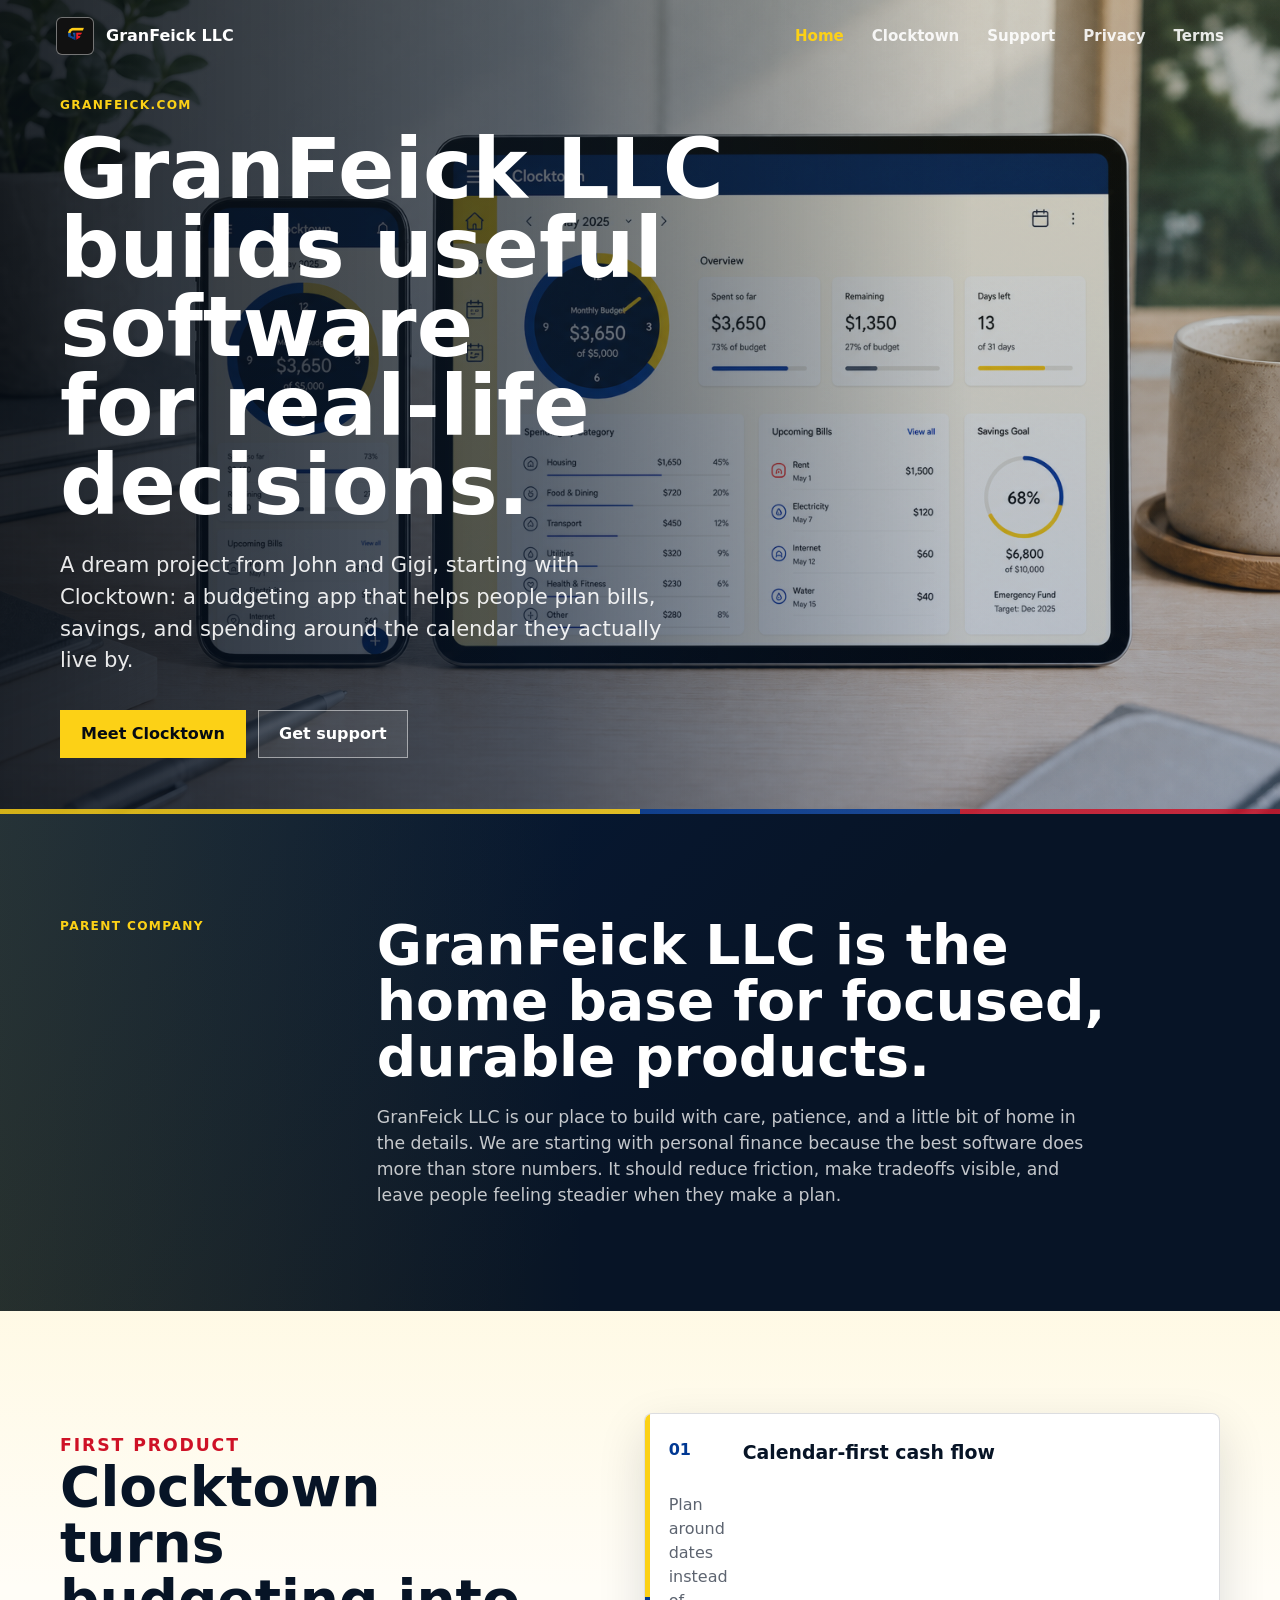
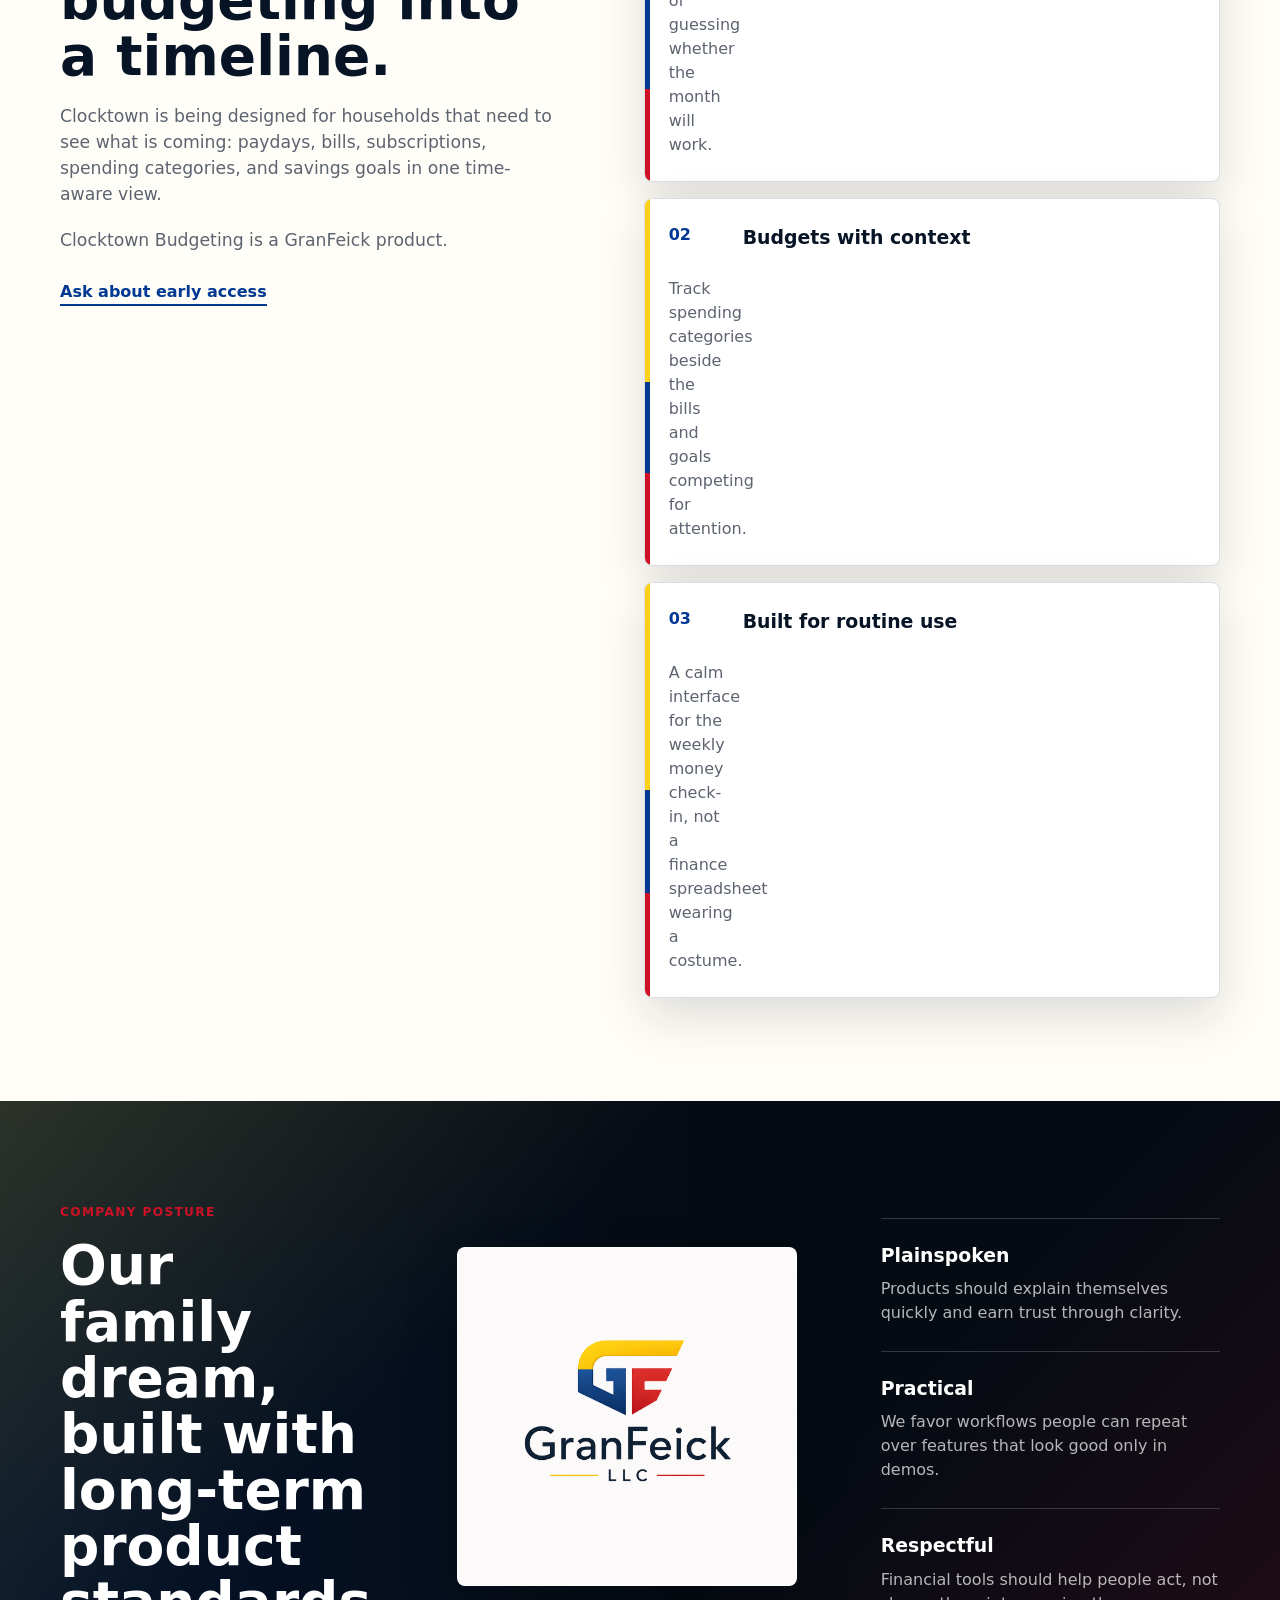
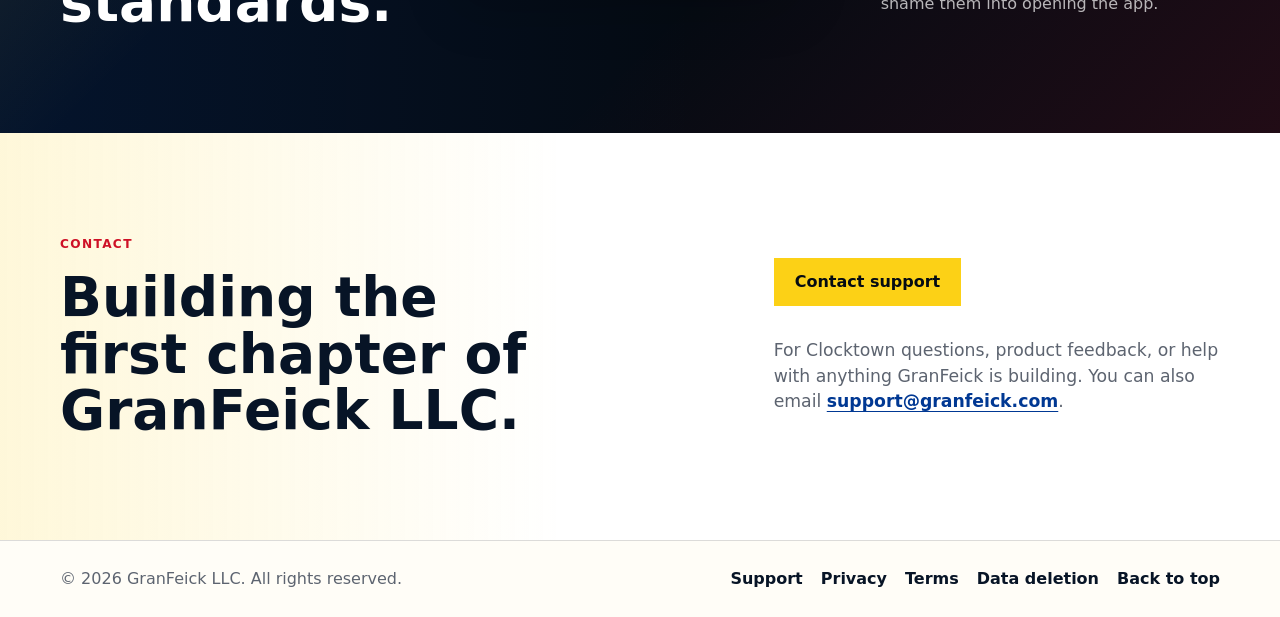
==== granfeick-launch 2/index.html @ 350dc15a "Publish Clocktown legal and support pages" ====
<!doctype html>
<html lang="en">
  <head>
    <meta charset="utf-8">
    <meta name="viewport" content="width=device-width, initial-scale=1">
    <title>GranFeick LLC | Clocktown Budgeting App</title>
    <meta
      name="description"
      content="GranFeick LLC builds practical software for everyday financial clarity. Our first product is Clocktown, a budgeting app for planning money around time."
    >
    <link rel="canonical" href="https://www.granfeick.com/">
    <meta property="og:title" content="GranFeick LLC">
    <meta
      property="og:description"
      content="Home of Clocktown, a budgeting app that helps households plan cash flow, bills, savings, and spending around time."
    >
    <meta property="og:type" content="website">
    <meta property="og:url" content="https://www.granfeick.com/">
    <meta property="og:image" content="https://www.granfeick.com/assets/granfeick-logo.png">
    <meta name="theme-color" content="#071426">
    <link rel="icon" type="image/png" sizes="64x64" href="assets/favicon-gf-mark.png">
    <link rel="shortcut icon" type="image/png" href="assets/favicon-gf-mark.png">
    <link rel="apple-touch-icon" href="assets/granfeick-mark.png">
    <link rel="preload" as="image" href="assets/clocktown-hero-colombia-clock.png">
    <link rel="stylesheet" href="styles.css">
  </head>
  <body>
    <header class="site-header" data-header>
      <a class="brand" href="#top" aria-label="GranFeick LLC home">
        <img class="brand-mark" src="assets/granfeick-mark.png" alt="" aria-hidden="true">
        <span>GranFeick LLC</span>
      </a>

      <button class="nav-toggle" type="button" aria-label="Toggle navigation" aria-expanded="false" data-nav-toggle>
        <span></span>
        <span></span>
      </button>

      <nav class="nav" data-nav>
        <a href="index.html" aria-current="page">Home</a>
        <a href="#clocktown">Clocktown</a>
        <a href="clocktown-support/">Support</a>
        <a href="clocktown-privacy/">Privacy</a>
        <a href="clocktown-terms/">Terms</a>
      </nav>
    </header>

    <main id="top">
      <section class="hero" aria-labelledby="hero-title">
        <img class="hero-image" src="assets/clocktown-hero-colombia-clock.png" alt="Clocktown budgeting app displayed on a phone and tablet">
        <div class="hero-shade" aria-hidden="true"></div>
        <div class="hero-content">
          <p class="eyebrow">granfeick.com</p>
          <h1 id="hero-title">
            GranFeick LLC<span class="desktop-space"> </span><span class="mobile-break"><br></span>builds useful<span class="desktop-space"> </span><span class="mobile-break"><br></span>software for<span class="desktop-space"> </span><span class="mobile-break"><br></span>real-life decisions.
          </h1>
          <p class="hero-copy">
            A dream project from John and Gigi, starting with<span class="desktop-space"> </span><span class="mobile-break"><br></span>Clocktown: a budgeting app
            that helps people<span class="desktop-space"> </span><span class="mobile-break"><br></span>plan bills, savings, and spending<span class="desktop-space"> </span><span class="mobile-break"><br></span>around the calendar they
            actually live by.
          </p>
          <div class="hero-actions">
            <a class="button button-primary" href="#clocktown">Meet Clocktown</a>
            <a class="button button-secondary" href="clocktown-support/">Get support</a>
          </div>
        </div>
      </section>

      <section class="intro-band" aria-label="Company introduction">
        <div class="section-inner intro-grid">
          <p class="section-kicker">Parent company</p>
          <div>
            <h2>GranFeick LLC is the home base for focused, durable products.</h2>
            <p>
              GranFeick LLC is our place to build with care, patience, and a little bit of
              home in the details. We are starting with personal finance because the best
              software does more than store numbers. It should reduce friction, make
              tradeoffs visible, and leave people feeling steadier when they make a plan.
            </p>
          </div>
        </div>
      </section>

      <section class="product-section" id="clocktown" aria-labelledby="clocktown-title">
        <div class="section-inner product-layout">
          <div class="product-copy">
            <p class="section-kicker">First product</p>
            <h2 id="clocktown-title">Clocktown turns budgeting into a timeline.</h2>
            <p>
              Clocktown is being designed for households that need to see what is coming:
              paydays, bills, subscriptions, spending categories, and savings goals in one
              time-aware view.
            </p>
            <p>Clocktown Budgeting is a GranFeick product.</p>
            <a class="text-link" href="mailto:hello@granfeick.com?subject=Clocktown%20early%20access">Ask about early access</a>
          </div>

          <div class="feature-list" aria-label="Clocktown feature highlights">
            <article class="feature-card">
              <span class="feature-index">01</span>
              <h3>Calendar-first cash flow</h3>
              <p>Plan around dates instead of guessing whether the month will work.</p>
            </article>
            <article class="feature-card">
              <span class="feature-index">02</span>
              <h3>Budgets with context</h3>
              <p>Track spending categories beside the bills and goals competing for attention.</p>
            </article>
            <article class="feature-card">
              <span class="feature-index">03</span>
              <h3>Built for routine use</h3>
              <p>A calm interface for the weekly money check-in, not a finance spreadsheet wearing a costume.</p>
            </article>
          </div>
        </div>
      </section>

      <section class="company-section" id="company" aria-labelledby="company-title">
        <div class="section-inner company-grid">
          <div>
            <p class="section-kicker">Company posture</p>
            <h2 id="company-title">Our family dream, built with long-term product standards.</h2>
          </div>
          <div class="brand-panel">
            <img src="assets/granfeick-logo.png" alt="GranFeick LLC logo">
          </div>
          <div class="principles">
            <article>
              <h3>Plainspoken</h3>
              <p>Products should explain themselves quickly and earn trust through clarity.</p>
            </article>
            <article>
              <h3>Practical</h3>
              <p>We favor workflows people can repeat over features that look good only in demos.</p>
            </article>
            <article>
              <h3>Respectful</h3>
              <p>Financial tools should help people act, not shame them into opening the app.</p>
            </article>
          </div>
        </div>
      </section>

      <section class="contact-section" id="contact" aria-labelledby="contact-title">
        <div class="section-inner contact-layout">
          <div>
            <p class="section-kicker">Contact</p>
            <h2 id="contact-title">Building the first chapter of GranFeick LLC.</h2>
          </div>
          <div class="contact-actions">
            <a class="button button-primary" href="clocktown-support/">Contact support</a>
            <p>
              For Clocktown questions, product feedback, or help with anything GranFeick is
              building. You can also email
              <a href="mailto:support@granfeick.com">support@granfeick.com</a>.
            </p>
          </div>
        </div>
      </section>
    </main>

    <footer class="site-footer">
      <div class="section-inner footer-inner">
        <p>&copy; <span data-year></span> GranFeick LLC. All rights reserved.</p>
        <nav class="footer-links" aria-label="Footer">
          <a href="clocktown-support/">Support</a>
          <a href="clocktown-privacy/">Privacy</a>
          <a href="clocktown-terms/">Terms</a>
          <a href="clocktown-data-deletion/">Data deletion</a>
          <a href="#top">Back to top</a>
        </nav>
      </div>
    </footer>

    <script src="script.js"></script>
  </body>
</html>
---- granfeick-launch 2/styles.css ----
:root {
  --ink: #071426;
  --muted: #5d6470;
  --paper: #fffdf7;
  --surface: #ffffff;
  --teal: #003893;
  --teal-deep: #071426;
  --teal-ink: #050b13;
  --teal-soft: #dce7f8;
  --colombia-gold: #fcd116;
  --colombia-blue: #003893;
  --colombia-red: #ce1126;
  --gold: var(--colombia-gold);
  --coral: var(--colombia-red);
  --line: rgba(7, 20, 38, 0.14);
  --shadow: 0 18px 48px rgba(7, 20, 38, 0.14);
  --max: 1160px;
}

* {
  box-sizing: border-box;
}

html {
  scroll-behavior: smooth;
}

body {
  margin: 0;
  color: var(--ink);
  background:
    linear-gradient(180deg, rgba(252, 209, 22, 0.12), transparent 360px),
    var(--paper);
  font-family:
    Inter, ui-sans-serif, system-ui, -apple-system, BlinkMacSystemFont, "Segoe UI",
    sans-serif;
  line-height: 1.5;
}

img {
  display: block;
  max-width: 100%;
}

a {
  color: inherit;
  text-decoration: none;
}

.site-header {
  position: fixed;
  top: 0;
  left: 0;
  right: 0;
  z-index: 20;
  display: flex;
  align-items: center;
  justify-content: space-between;
  height: 72px;
  padding: 0 clamp(20px, 5vw, 56px);
  color: #ffffff;
  transition:
    background 180ms ease,
    box-shadow 180ms ease,
    color 180ms ease;
}

.site-header.is-scrolled,
.site-header.is-open {
  color: var(--ink);
  background: rgba(255, 253, 247, 0.94);
  box-shadow: 0 1px 0 var(--line);
  backdrop-filter: blur(16px);
}

.brand,
.nav {
  display: flex;
  align-items: center;
}

.brand {
  gap: 12px;
  min-width: 0;
  font-weight: 760;
  letter-spacing: 0;
}

.brand-mark {
  width: 38px;
  height: 38px;
  border: 1px solid rgba(255, 255, 255, 0.42);
  border-radius: 6px;
  background: #111111;
  object-fit: cover;
  object-position: center;
}

.site-header.is-scrolled .brand-mark,
.site-header.is-open .brand-mark {
  border-color: rgba(7, 63, 60, 0.22);
}

.nav {
  gap: 28px;
  font-size: 0.94rem;
  font-weight: 680;
}

.nav a {
  opacity: 0.88;
}

.nav a:hover {
  opacity: 1;
}

.nav a[aria-current="page"] {
  color: var(--colombia-gold);
  opacity: 1;
}

.nav-toggle {
  display: none;
  width: 44px;
  flex: 0 0 44px;
  height: 44px;
  border: 1px solid currentColor;
  background: transparent;
  color: inherit;
  cursor: pointer;
}

.nav-toggle span {
  display: block;
  width: 18px;
  height: 2px;
  margin: 5px auto;
  background: currentColor;
}

.hero {
  position: relative;
  min-height: 82svh;
  overflow: hidden;
  isolation: isolate;
  background: var(--teal-ink);
}

.hero-image {
  position: absolute;
  inset: 0;
  z-index: -2;
  width: 100%;
  height: 100%;
  object-fit: cover;
  object-position: 56% center;
}

.hero-shade {
  position: absolute;
  inset: 0;
  z-index: -1;
  background:
    linear-gradient(90deg, rgba(5, 11, 19, 0.88) 0%, rgba(7, 20, 38, 0.64) 42%, rgba(7, 20, 38, 0.18) 76%),
    linear-gradient(0deg, rgba(0, 56, 147, 0.16), rgba(252, 209, 22, 0.08));
}

.hero::after {
  position: absolute;
  right: 0;
  bottom: 0;
  left: 0;
  z-index: 1;
  height: 5px;
  content: "";
  background: linear-gradient(
    90deg,
    var(--colombia-gold) 0 50%,
    var(--colombia-blue) 50% 75%,
    var(--colombia-red) 75% 100%
  );
  opacity: 0.82;
}

.hero-content {
  display: flex;
  flex-direction: column;
  justify-content: center;
  min-height: 82svh;
  width: min(100% - 40px, var(--max));
  margin: 0 auto;
  padding: 96px 0 56px;
  color: #ffffff;
}

.eyebrow,
.section-kicker {
  margin: 0 0 16px;
  color: var(--gold);
  font-size: 0.76rem;
  font-weight: 820;
  letter-spacing: 0.11em;
  text-transform: uppercase;
}

.hero h1 {
  max-width: 760px;
  margin: 0;
  font-size: clamp(3rem, 6.5vw, 6rem);
  line-height: 0.95;
  letter-spacing: 0;
  text-wrap: balance;
}

.mobile-break {
  display: none;
}

.hero-copy {
  max-width: 620px;
  margin: 24px 0 0;
  color: rgba(255, 255, 255, 0.9);
  font-size: clamp(1.05rem, 2vw, 1.32rem);
}

.hero-actions,
.contact-actions {
  display: flex;
  flex-wrap: wrap;
  align-items: center;
  gap: 12px;
}

.hero-actions {
  margin-top: 34px;
}

.button {
  display: inline-flex;
  align-items: center;
  justify-content: center;
  min-height: 48px;
  padding: 0 20px;
  border: 1px solid transparent;
  font-weight: 760;
}

.button-primary {
  background: var(--gold);
  color: var(--teal-ink);
}

.button-primary:hover {
  background: #ffe15f;
}

.button-secondary {
  border-color: rgba(255, 255, 255, 0.5);
  color: #ffffff;
  background: rgba(255, 255, 255, 0.08);
}

.button-secondary:hover {
  background: rgba(255, 255, 255, 0.16);
}

.section-inner {
  width: min(100% - 40px, var(--max));
  margin: 0 auto;
}

.intro-band,
.product-section,
.company-section,
.contact-section {
  padding: clamp(56px, 8vw, 104px) 0;
}

.intro-band {
  background:
    linear-gradient(90deg, rgba(252, 209, 22, 0.13), transparent 46%),
    linear-gradient(135deg, rgba(0, 56, 147, 0.2), transparent 56%),
    var(--teal-deep);
  color: #ffffff;
}

.intro-grid {
  display: grid;
  grid-template-columns: minmax(140px, 240px) minmax(0, 1fr);
  gap: clamp(28px, 6vw, 84px);
  align-items: start;
}

.intro-grid h2,
.product-copy h2,
.company-grid h2,
.contact-layout h2 {
  margin: 0;
  font-size: clamp(2rem, 4.3vw, 4rem);
  line-height: 1.02;
  letter-spacing: 0;
  text-wrap: balance;
}

.intro-grid p:not(.section-kicker),
.product-copy p,
.contact-actions p {
  max-width: 720px;
  margin: 20px 0 0;
  color: rgba(255, 255, 255, 0.76);
  font-size: 1.08rem;
}

.product-section {
  background:
    linear-gradient(180deg, rgba(252, 209, 22, 0.08), transparent 280px),
    var(--paper);
}

.product-layout {
  display: grid;
  grid-template-columns: minmax(0, 0.86fr) minmax(360px, 1fr);
  gap: clamp(34px, 7vw, 88px);
  align-items: start;
}

.product-copy {
  position: sticky;
  top: 112px;
}

.product-copy .section-kicker,
.company-section .section-kicker,
.contact-section .section-kicker {
  color: var(--coral);
}

.product-copy p {
  color: var(--muted);
}

.text-link {
  display: inline-flex;
  margin-top: 26px;
  color: var(--colombia-blue);
  font-weight: 780;
  border-bottom: 2px solid currentColor;
}

.feature-list {
  display: grid;
  gap: 16px;
}

.feature-card {
  position: relative;
  overflow: hidden;
  display: grid;
  grid-template-columns: 56px minmax(0, 1fr);
  gap: 18px;
  padding: 24px;
  border: 1px solid var(--line);
  border-radius: 8px;
  background: var(--surface);
  box-shadow: var(--shadow);
}

.feature-card::before {
  position: absolute;
  top: 0;
  bottom: 0;
  left: 0;
  width: 5px;
  content: "";
  background: linear-gradient(
    180deg,
    var(--colombia-gold) 0 50%,
    var(--colombia-blue) 50% 75%,
    var(--colombia-red) 75% 100%
  );
}

.feature-index {
  color: var(--colombia-blue);
  font-weight: 840;
}

.feature-card h3,
.principles h3 {
  margin: 0;
  font-size: 1.18rem;
  letter-spacing: 0;
}

.feature-card p,
.principles p {
  margin: 8px 0 0;
  color: var(--muted);
}

.company-section {
  color: #ffffff;
  background:
    linear-gradient(135deg, rgba(252, 209, 22, 0.16), transparent 36%),
    linear-gradient(315deg, rgba(206, 17, 38, 0.14), transparent 38%),
    linear-gradient(90deg, rgba(0, 56, 147, 0.2), transparent 54%),
    var(--teal-ink);
}

.company-grid {
  display: grid;
  grid-template-columns: minmax(0, 0.72fr) minmax(320px, 0.78fr) minmax(300px, 0.78fr);
  gap: clamp(36px, 7vw, 84px);
  align-items: center;
}

.brand-panel {
  overflow: hidden;
  border: 1px solid rgba(255, 255, 255, 0.2);
  border-radius: 8px;
  background: #ffffff;
  box-shadow: 0 22px 54px rgba(0, 0, 0, 0.18);
}

.brand-panel img {
  width: 100%;
  aspect-ratio: 1;
  object-fit: cover;
}

.principles {
  display: grid;
  gap: 26px;
}

.principles article {
  padding-top: 22px;
  border-top: 1px solid rgba(255, 255, 255, 0.18);
}

.principles p {
  color: rgba(255, 255, 255, 0.7);
}

.contact-section {
  background:
    linear-gradient(90deg, rgba(252, 209, 22, 0.16), transparent 44%),
    var(--surface);
}

.contact-layout {
  display: grid;
  grid-template-columns: minmax(0, 1fr) minmax(300px, 0.7fr);
  gap: clamp(28px, 6vw, 76px);
  align-items: center;
}

.contact-actions {
  align-content: start;
}

.contact-actions p {
  color: var(--muted);
}

.contact-actions p a {
  color: var(--colombia-blue);
  font-weight: 760;
  text-decoration: underline;
  text-underline-offset: 4px;
}

.site-footer {
  padding: 26px 0;
  border-top: 1px solid var(--line);
  color: var(--muted);
  background: var(--paper);
}

.footer-inner {
  display: flex;
  justify-content: space-between;
  gap: 18px;
}

.footer-inner p {
  margin: 0;
}

.footer-inner a {
  font-weight: 720;
  color: var(--teal-deep);
}

.footer-links {
  display: flex;
  flex-wrap: wrap;
  gap: 18px;
}

.subpage-main {
  min-height: 100svh;
  background: var(--paper);
}

.page-hero {
  padding: clamp(132px, 17vw, 184px) 0 clamp(64px, 9vw, 112px);
  color: #ffffff;
  background:
    linear-gradient(135deg, rgba(252, 209, 22, 0.18), transparent 34%),
    linear-gradient(315deg, rgba(206, 17, 38, 0.16), transparent 36%),
    linear-gradient(90deg, rgba(0, 56, 147, 0.28), transparent 58%),
    var(--teal-ink);
}

.page-hero h1 {
  max-width: 850px;
  margin: 0;
  font-size: clamp(3rem, 6.5vw, 6.4rem);
  line-height: 0.96;
  letter-spacing: 0;
  text-wrap: balance;
}

.page-hero p:not(.eyebrow) {
  max-width: 720px;
  margin: 24px 0 0;
  color: rgba(255, 255, 255, 0.82);
  font-size: clamp(1.05rem, 2vw, 1.25rem);
}

.page-hero a {
  color: var(--colombia-gold);
  font-weight: 780;
}

.legal-section,
.support-section {
  padding: clamp(56px, 8vw, 104px) 0;
}

.legal-docs {
  display: grid;
  gap: 24px;
}

.legal-toc {
  display: flex;
  flex-wrap: wrap;
  align-items: center;
  gap: 12px 20px;
  padding: 18px 22px;
  border: 1px solid var(--line);
  border-radius: 8px;
  background: var(--surface);
}

.legal-toc strong {
  color: var(--ink);
}

.legal-toc a {
  color: var(--colombia-blue);
  font-weight: 740;
}

.doc-card,
.support-form {
  border: 1px solid var(--line);
  border-radius: 8px;
  background: var(--surface);
  box-shadow: var(--shadow);
}

.doc-card {
  padding: clamp(24px, 5vw, 48px);
}

.doc-card h2,
.support-layout h2 {
  margin: 0 0 18px;
  color: var(--ink);
  font-size: clamp(2rem, 4.5vw, 3.4rem);
  line-height: 1.02;
}

.doc-card h3,
.support-layout h3 {
  margin: 36px 0 10px;
  color: var(--ink);
  font-size: 1.28rem;
  line-height: 1.25;
}

.doc-card p,
.support-layout p,
.doc-card li,
.support-layout li {
  max-width: 760px;
  color: var(--muted);
  font-size: 1.04rem;
}

.doc-card ul,
.doc-card ol,
.support-layout ul {
  display: grid;
  gap: 10px;
  max-width: 760px;
  padding-left: 24px;
}

.doc-card a,
.support-layout a {
  color: var(--colombia-blue);
  font-weight: 760;
}

.legal-note {
  max-width: 760px;
  margin: 24px 0;
  padding: 18px 20px;
  border-left: 4px solid var(--colombia-gold);
  background: rgba(252, 209, 22, 0.12);
  color: var(--ink);
}

.legal-link-grid {
  display: grid;
  grid-template-columns: repeat(2, minmax(0, 1fr));
  gap: 18px;
}

.legal-link-card {
  display: grid;
  gap: 8px;
  min-height: 150px;
  padding: 28px;
  border: 1px solid var(--line);
  border-radius: 8px;
  background: var(--surface);
  box-shadow: var(--shadow);
}

.legal-link-card strong {
  color: var(--ink);
  font-size: 1.35rem;
}

.legal-link-card span {
  color: var(--muted);
}

.legal-link-card:hover {
  border-color: var(--colombia-blue);
}

.support-layout {
  display: grid;
  grid-template-columns: minmax(0, 0.78fr) minmax(360px, 1fr);
  gap: clamp(34px, 7vw, 88px);
  align-items: start;
}

.support-form {
  display: grid;
  gap: 18px;
  padding: clamp(22px, 4vw, 34px);
}

.support-form label {
  display: grid;
  gap: 8px;
  color: var(--ink);
  font-size: 0.92rem;
  font-weight: 760;
}

.support-form input,
.support-form select,
.support-form textarea {
  width: 100%;
  border: 1px solid var(--line);
  border-radius: 6px;
  background: #ffffff;
  color: var(--ink);
  font: inherit;
}

.support-form input,
.support-form select {
  min-height: 46px;
  padding: 0 12px;
}

.support-form textarea {
  min-height: 160px;
  resize: vertical;
  padding: 12px;
}

.support-form input:focus,
.support-form select:focus,
.support-form textarea:focus {
  outline: 3px solid rgba(252, 209, 22, 0.45);
  outline-offset: 1px;
  border-color: var(--colombia-blue);
}

.support-form .button {
  width: 100%;
  cursor: pointer;
}

.form-note {
  margin: 0;
  font-size: 0.95rem;
}

@media (max-width: 840px) {
  .site-header {
    height: 66px;
    padding-inline: 20px;
  }

  .nav-toggle {
    display: block;
    position: fixed;
    top: 11px;
    right: 20px;
    z-index: 30;
  }

  .nav {
    position: absolute;
    top: 66px;
    left: 0;
    right: 0;
    display: grid;
    gap: 0;
    padding: 10px 20px 22px;
    background: rgba(251, 251, 247, 0.97);
    color: var(--ink);
    box-shadow: 0 18px 34px rgba(13, 36, 32, 0.12);
    transform: translateY(-12px);
    opacity: 0;
    pointer-events: none;
    transition:
      transform 180ms ease,
      opacity 180ms ease;
  }

  .nav.is-open {
    transform: translateY(0);
    opacity: 1;
    pointer-events: auto;
  }

  .nav a {
    padding: 14px 0;
    border-top: 1px solid var(--line);
  }

  .hero,
  .hero-content {
    min-height: 82svh;
  }

  .hero-image {
    object-position: 63% center;
  }

  .hero-shade {
    background:
      linear-gradient(90deg, rgba(5, 28, 27, 0.82) 0%, rgba(5, 28, 27, 0.54) 62%, rgba(5, 28, 27, 0.2) 100%),
      linear-gradient(0deg, rgba(5, 28, 27, 0.2), rgba(5, 28, 27, 0.04));
  }

  .hero h1 {
    max-width: 620px;
  }

  .intro-grid,
  .product-layout,
  .company-grid,
  .contact-layout,
  .support-layout,
  .legal-link-grid {
    grid-template-columns: 1fr;
  }

  .brand-panel {
    max-width: 420px;
  }

  .product-copy {
    position: static;
  }

  .feature-card {
    grid-template-columns: 44px minmax(0, 1fr);
    padding: 20px;
  }
}

@media (max-width: 560px) {
  .brand {
    font-size: 0.95rem;
  }

  .brand-mark {
    width: 34px;
    height: 34px;
  }

  .hero-content {
    width: min(100% - 32px, var(--max));
    padding-bottom: 38px;
  }

  .hero h1 {
    max-width: 100%;
    font-size: clamp(2.35rem, 9.5vw, 2.85rem);
    line-height: 1;
    text-wrap: auto;
  }

  .mobile-break {
    display: inline;
  }

  .desktop-space {
    display: none;
  }

  .hero-copy {
    max-width: 100%;
    font-size: 1rem;
  }

  .hero-actions,
  .contact-actions {
    align-items: stretch;
    flex-direction: column;
  }

  .button {
    width: 100%;
  }

  .section-inner {
    width: min(100% - 32px, var(--max));
  }

  .footer-inner {
    flex-direction: column;
  }

  .page-hero h1 {
    font-size: clamp(2.5rem, 11vw, 3.3rem);
  }
}
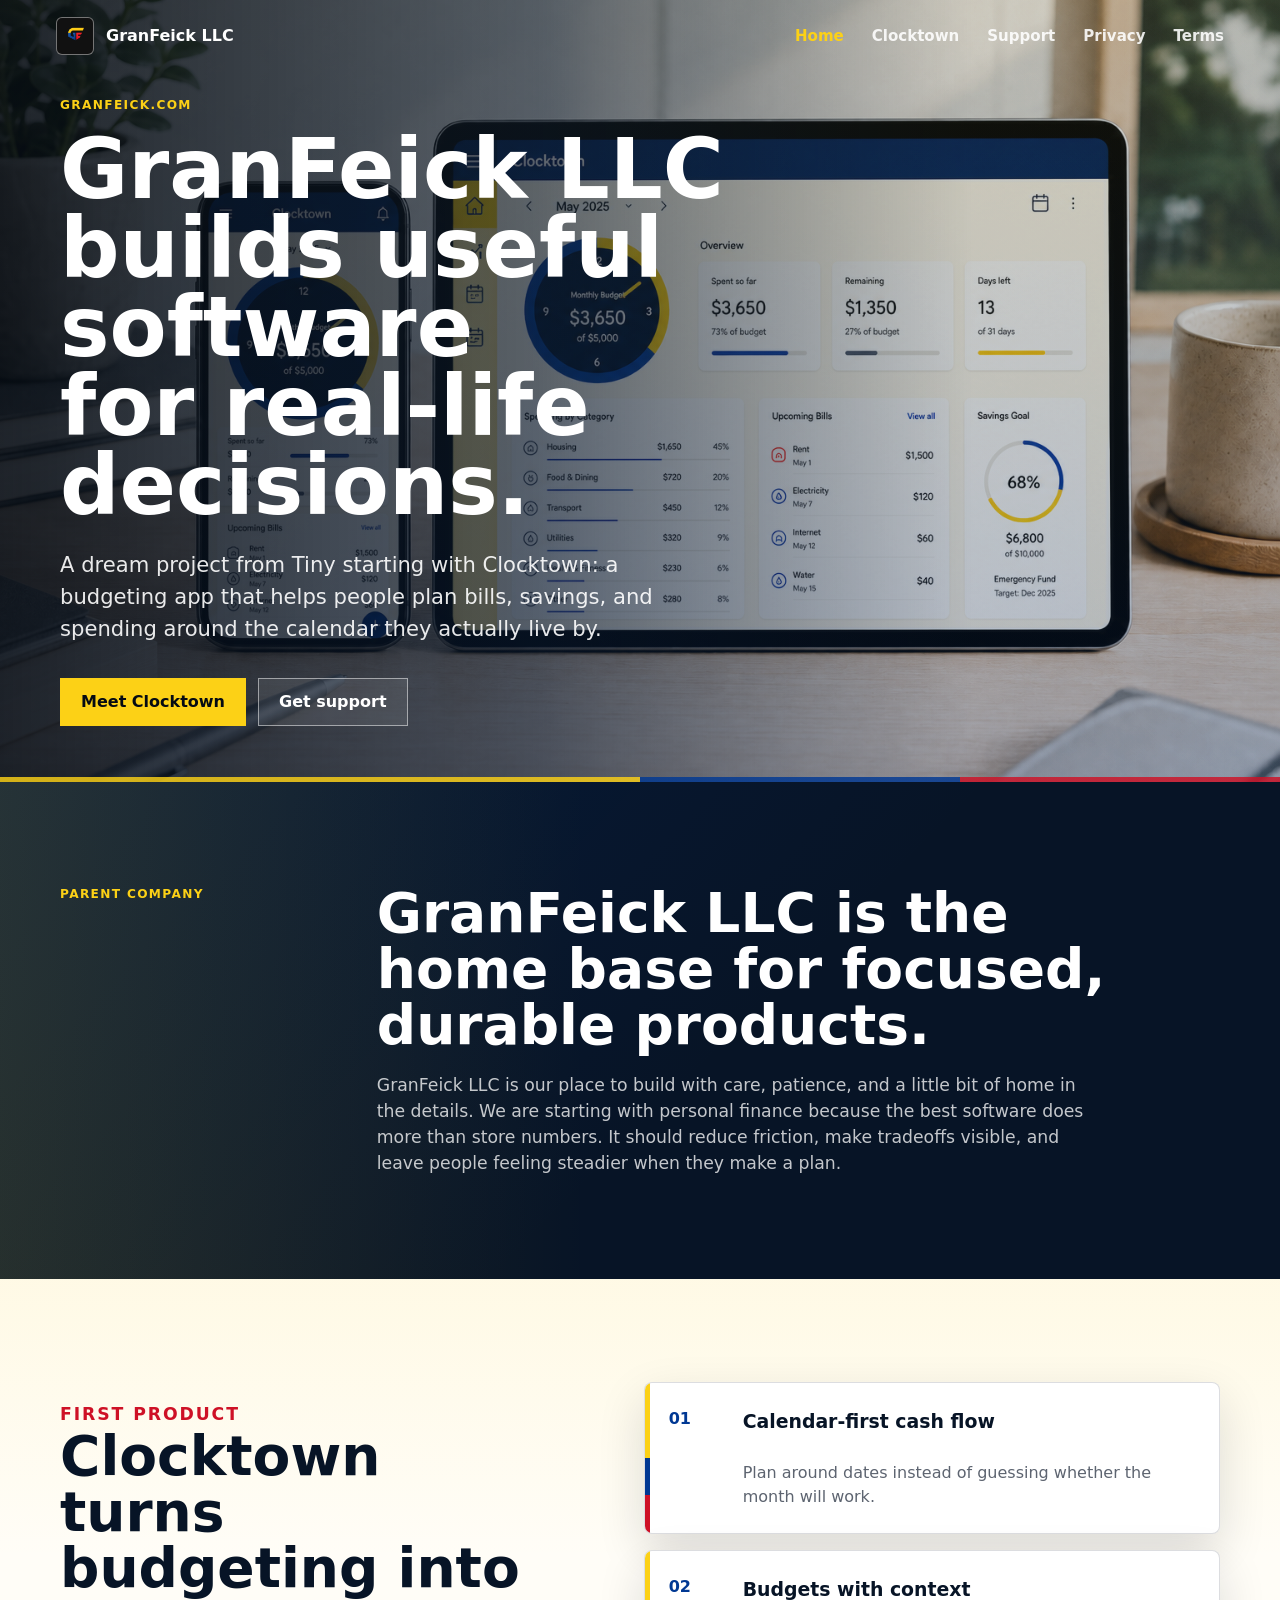
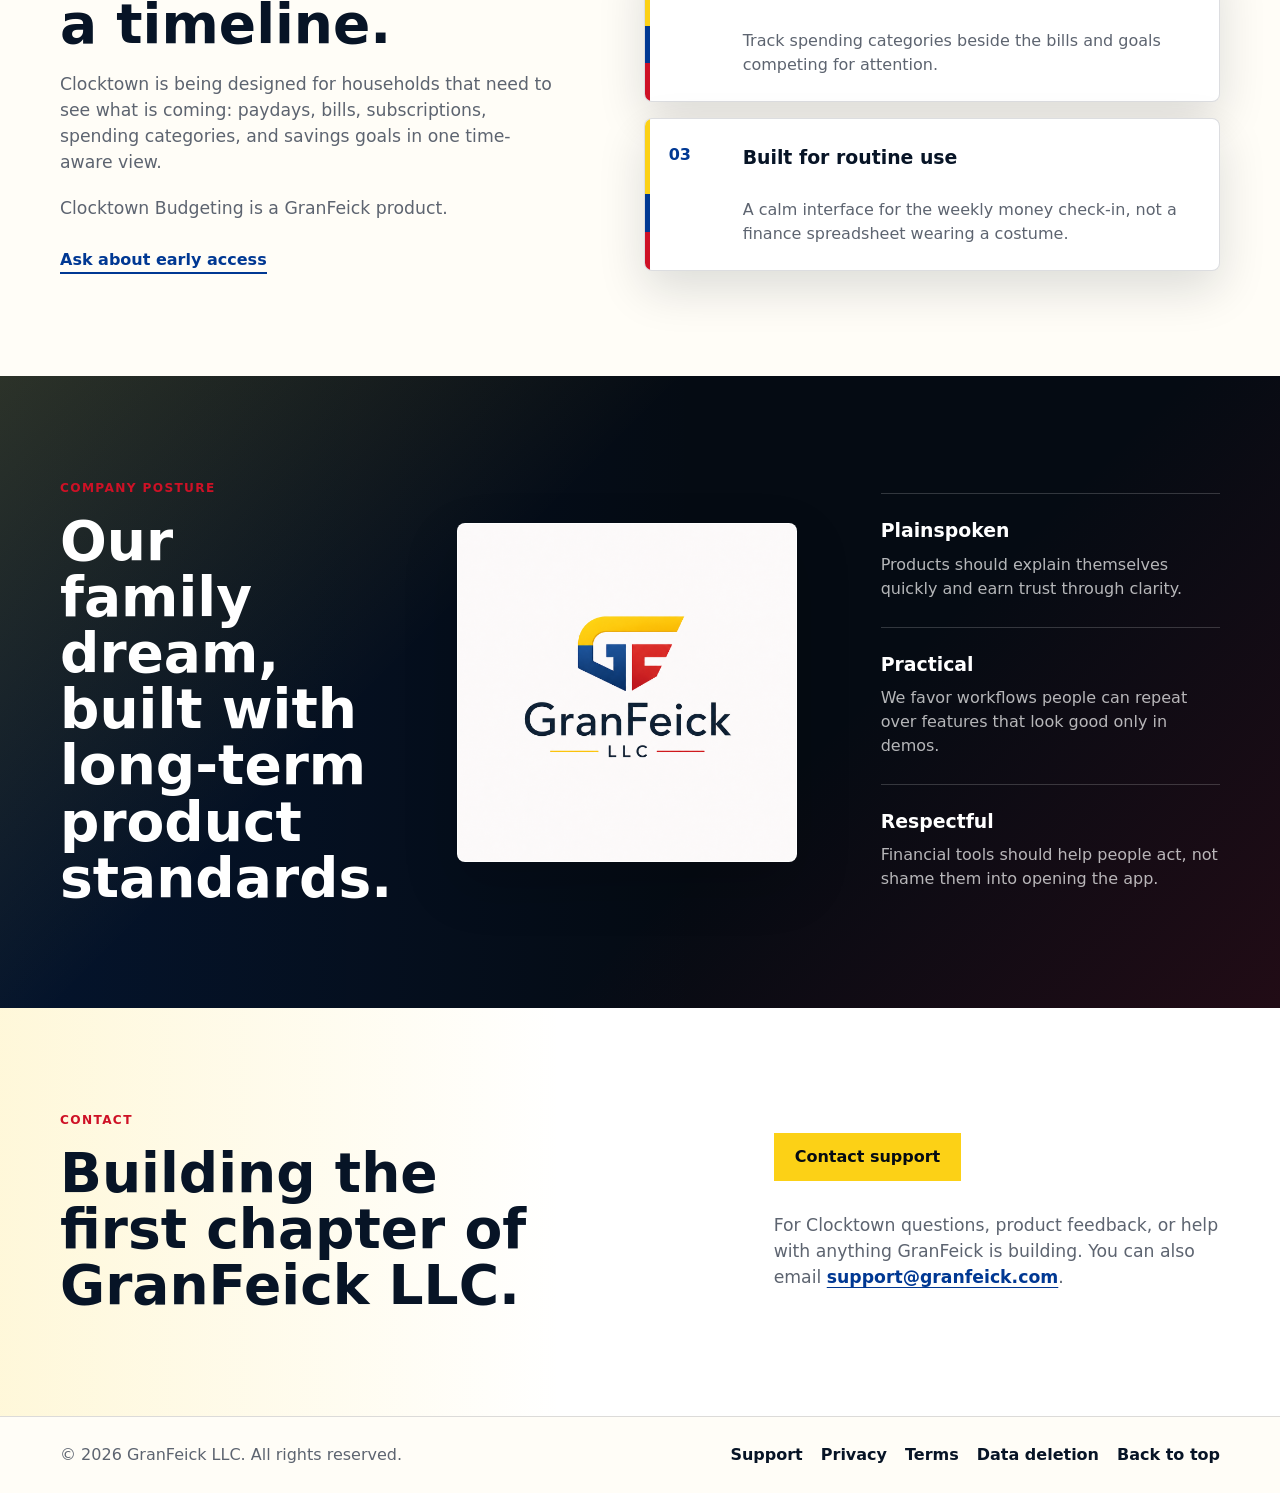
==== commit eded388b: "Update GranFeick homepage bio" ====
--- a/granfeick-launch 2/index.html
+++ b/granfeick-launch 2/index.html
@@ -55,7 +55,7 @@
             GranFeick LLC<span class="desktop-space"> </span><span class="mobile-break"><br></span>builds useful<span class="desktop-space"> </span><span class="mobile-break"><br></span>software for<span class="desktop-space"> </span><span class="mobile-break"><br></span>real-life decisions.
           </h1>
           <p class="hero-copy">
-            A dream project from John and Gigi, starting with<span class="desktop-space"> </span><span class="mobile-break"><br></span>Clocktown: a budgeting app
+            A dream project from Tiny starting with<span class="desktop-space"> </span><span class="mobile-break"><br></span>Clocktown: a budgeting app
             that helps people<span class="desktop-space"> </span><span class="mobile-break"><br></span>plan bills, savings, and spending<span class="desktop-space"> </span><span class="mobile-break"><br></span>around the calendar they
             actually live by.
           </p>
--- a/granfeick-launch 2/styles.css
+++ b/granfeick-launch 2/styles.css
@@ -399,6 +399,10 @@
   color: var(--muted);
 }
 
+.feature-card p {
+  grid-column: 2;
+}
+
 .company-section {
   color: #ffffff;
   background:
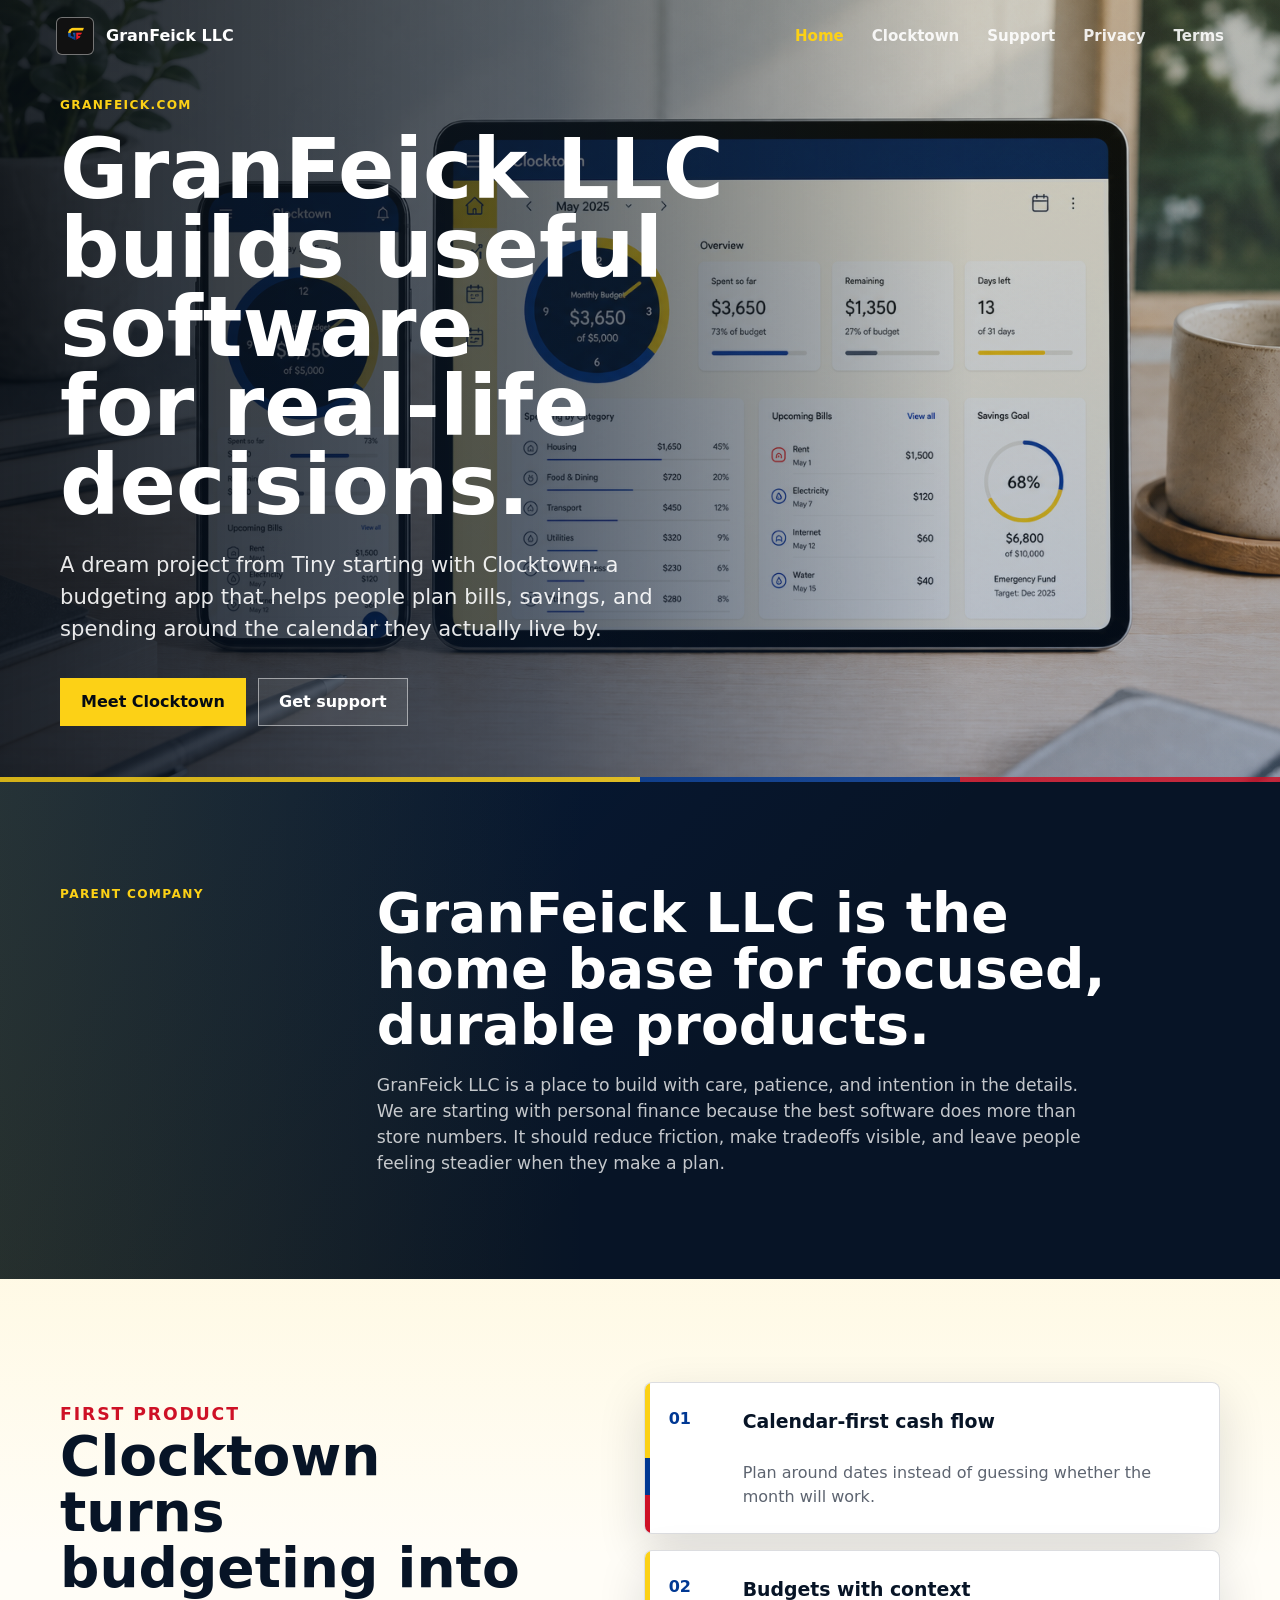
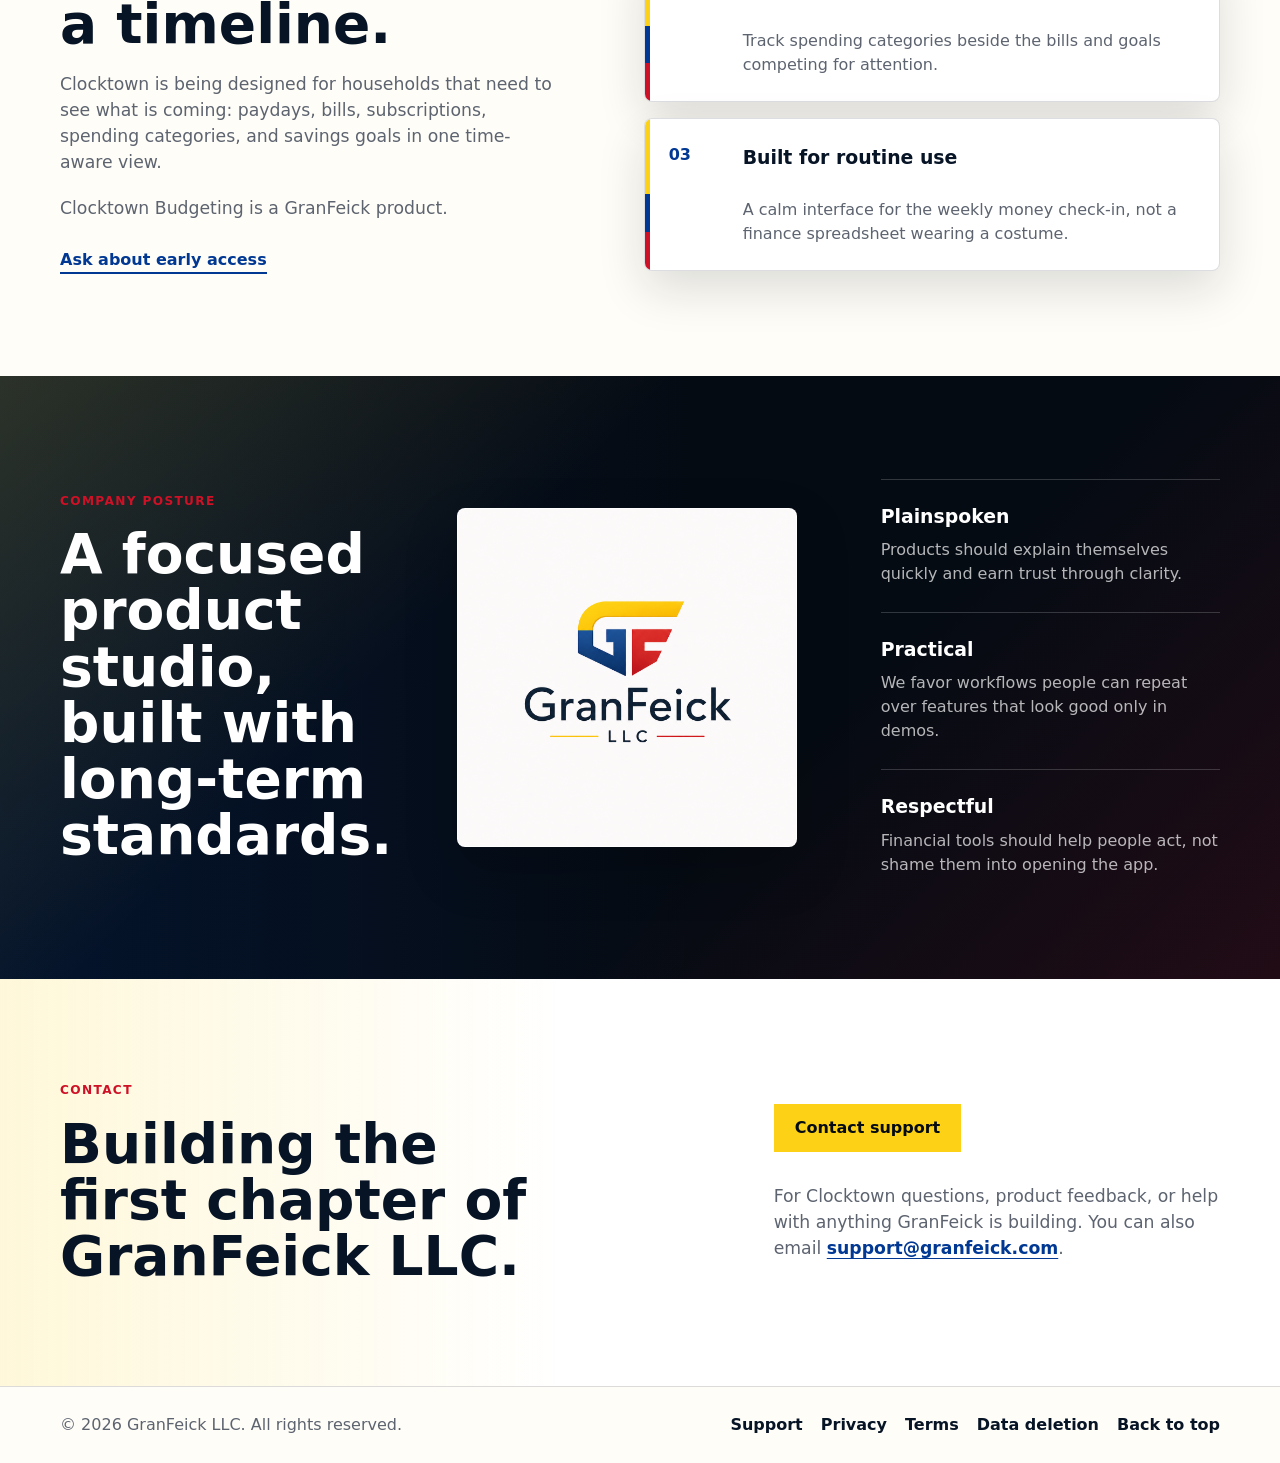
==== commit 414f23d3: "Refocus GranFeick company copy" ====
--- a/granfeick-launch 2/index.html
+++ b/granfeick-launch 2/index.html
@@ -72,8 +72,8 @@
           <div>
             <h2>GranFeick LLC is the home base for focused, durable products.</h2>
             <p>
-              GranFeick LLC is our place to build with care, patience, and a little bit of
-              home in the details. We are starting with personal finance because the best
+              GranFeick LLC is a place to build with care, patience, and intention in the
+              details. We are starting with personal finance because the best
               software does more than store numbers. It should reduce friction, make
               tradeoffs visible, and leave people feeling steadier when they make a plan.
             </p>
@@ -119,7 +119,7 @@
         <div class="section-inner company-grid">
           <div>
             <p class="section-kicker">Company posture</p>
-            <h2 id="company-title">Our family dream, built with long-term product standards.</h2>
+            <h2 id="company-title">A focused product studio, built with long-term standards.</h2>
           </div>
           <div class="brand-panel">
             <img src="assets/granfeick-logo.png" alt="GranFeick LLC logo">
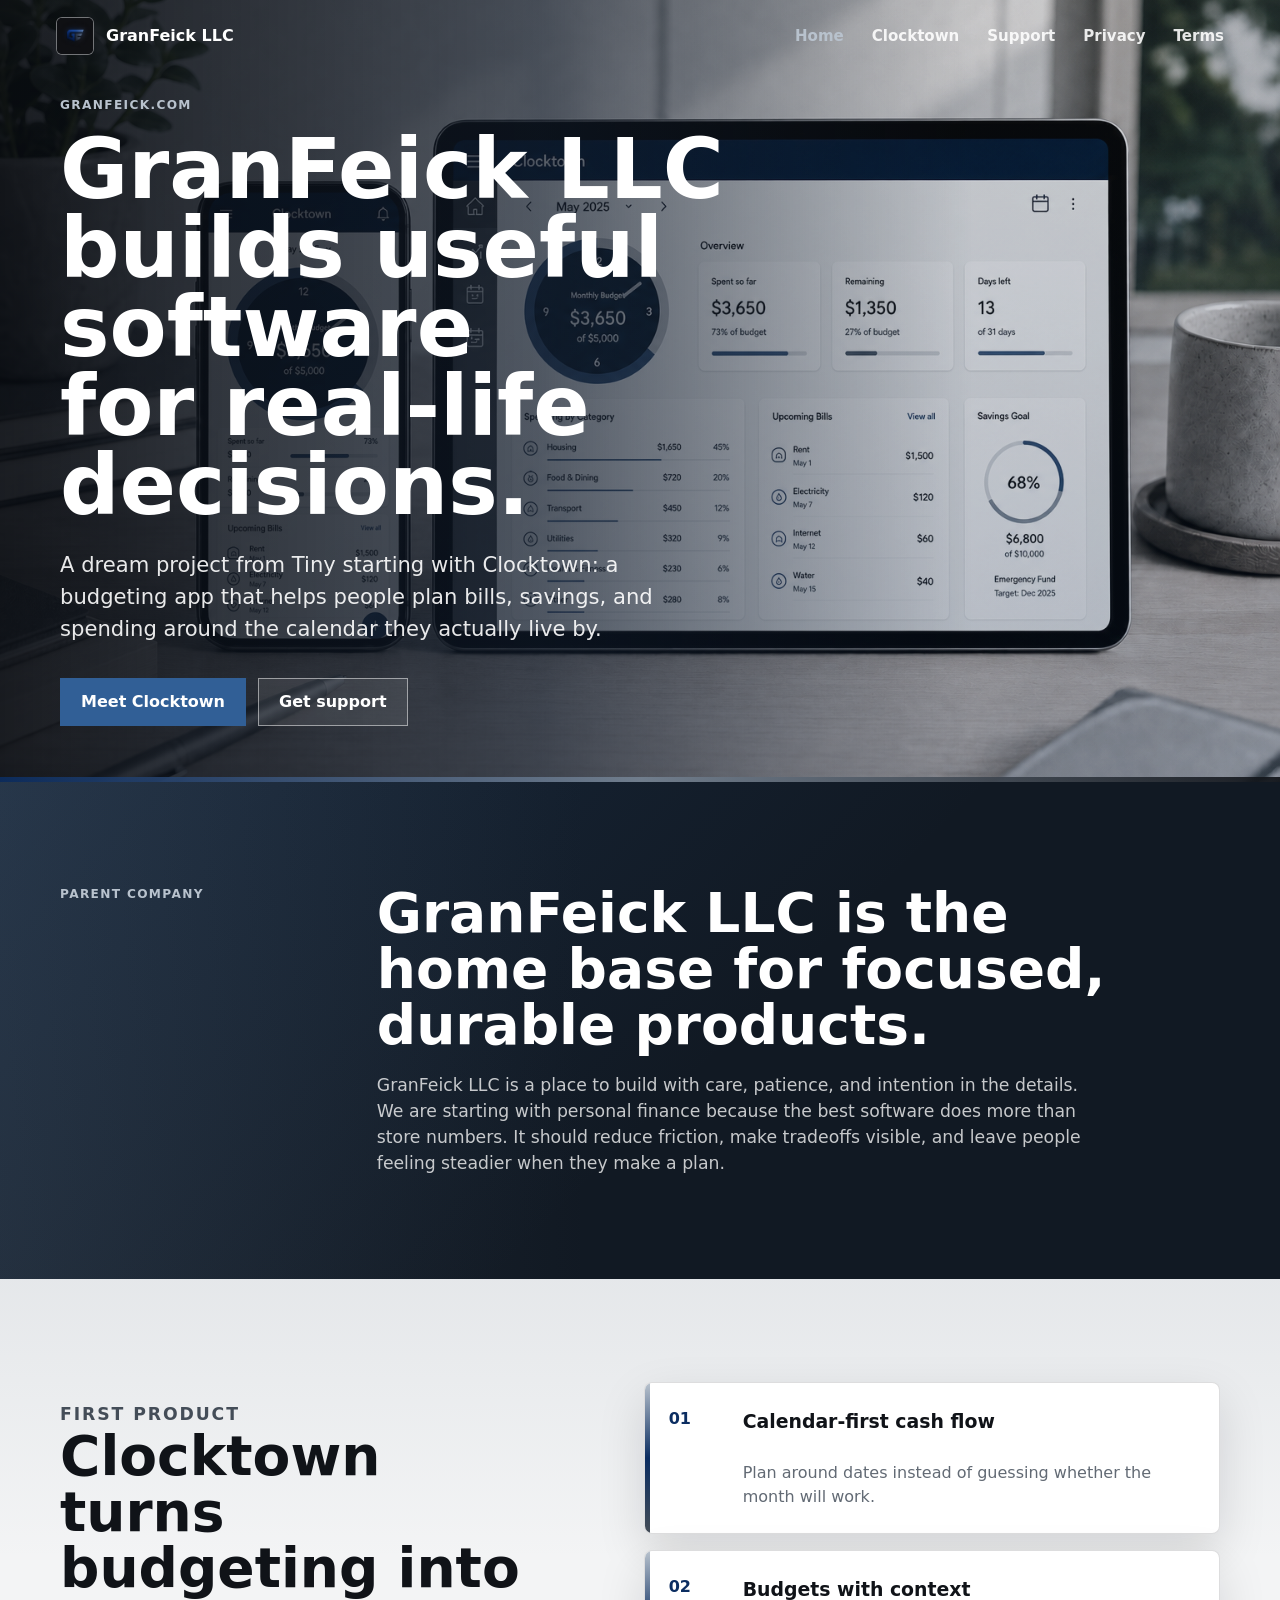
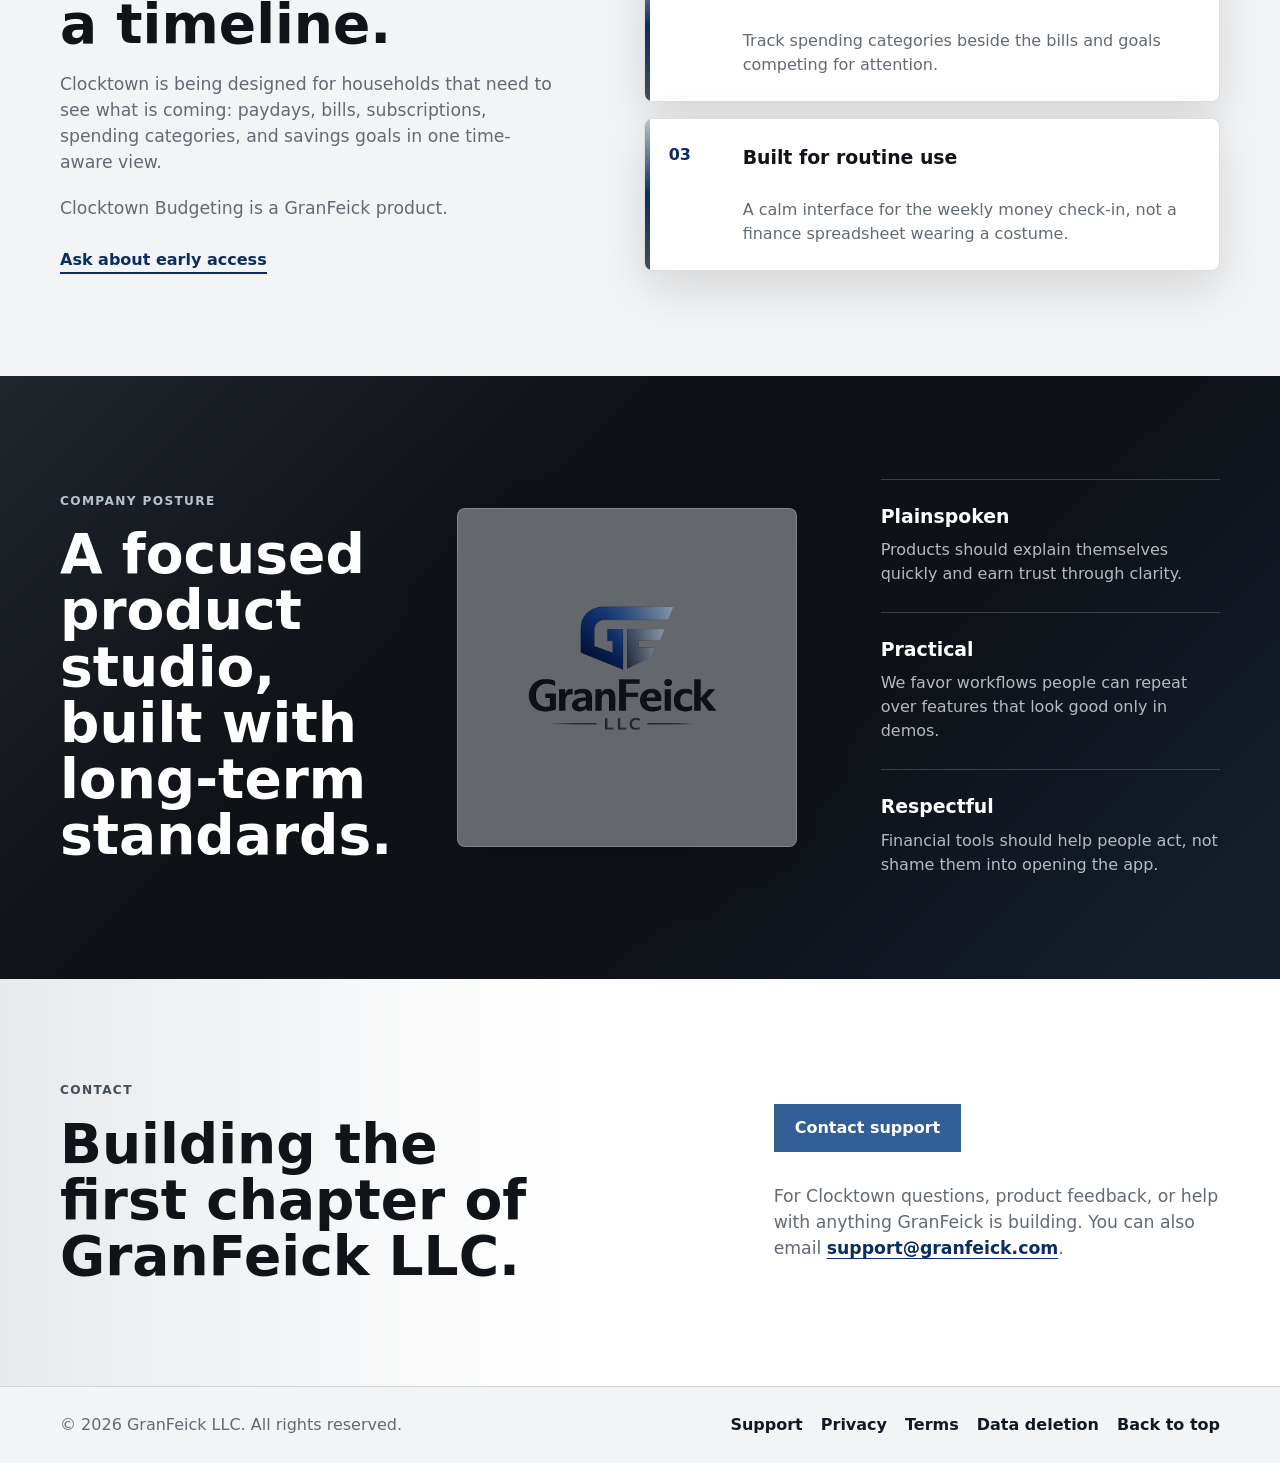
==== commit d28c4662: "Retheme GranFeick with graphite brand palette" ====
--- a/granfeick-launch 2/index.html
+++ b/granfeick-launch 2/index.html
@@ -16,18 +16,18 @@
     >
     <meta property="og:type" content="website">
     <meta property="og:url" content="https://www.granfeick.com/">
-    <meta property="og:image" content="https://www.granfeick.com/assets/granfeick-logo.png">
-    <meta name="theme-color" content="#071426">
-    <link rel="icon" type="image/png" sizes="64x64" href="assets/favicon-gf-mark.png">
-    <link rel="shortcut icon" type="image/png" href="assets/favicon-gf-mark.png">
-    <link rel="apple-touch-icon" href="assets/granfeick-mark.png">
-    <link rel="preload" as="image" href="assets/clocktown-hero-colombia-clock.png">
+    <meta property="og:image" content="https://www.granfeick.com/assets/granfeick-logo-graphite.png">
+    <meta name="theme-color" content="#101318">
+    <link rel="icon" type="image/png" sizes="128x128" href="assets/favicon-gf-graphite.png">
+    <link rel="shortcut icon" type="image/png" href="assets/favicon-gf-graphite.png">
+    <link rel="apple-touch-icon" href="assets/granfeick-mark-graphite.png">
+    <link rel="preload" as="image" href="assets/clocktown-hero-graphite.png">
     <link rel="stylesheet" href="styles.css">
   </head>
   <body>
     <header class="site-header" data-header>
       <a class="brand" href="#top" aria-label="GranFeick LLC home">
-        <img class="brand-mark" src="assets/granfeick-mark.png" alt="" aria-hidden="true">
+        <img class="brand-mark" src="assets/granfeick-mark-graphite.png" alt="" aria-hidden="true">
         <span>GranFeick LLC</span>
       </a>
 
@@ -47,7 +47,7 @@
 
     <main id="top">
       <section class="hero" aria-labelledby="hero-title">
-        <img class="hero-image" src="assets/clocktown-hero-colombia-clock.png" alt="Clocktown budgeting app displayed on a phone and tablet">
+        <img class="hero-image" src="assets/clocktown-hero-graphite.png" alt="Clocktown budgeting app displayed on a phone and tablet">
         <div class="hero-shade" aria-hidden="true"></div>
         <div class="hero-content">
           <p class="eyebrow">granfeick.com</p>
@@ -122,7 +122,7 @@
             <h2 id="company-title">A focused product studio, built with long-term standards.</h2>
           </div>
           <div class="brand-panel">
-            <img src="assets/granfeick-logo.png" alt="GranFeick LLC logo">
+            <img src="assets/granfeick-logo-graphite.png" alt="GranFeick LLC logo">
           </div>
           <div class="principles">
             <article>
--- a/granfeick-launch 2/styles.css
+++ b/granfeick-launch 2/styles.css
@@ -1,19 +1,18 @@
 :root {
-  --ink: #071426;
-  --muted: #5d6470;
-  --paper: #fffdf7;
+  --ink: #101318;
+  --muted: #626a74;
+  --paper: #f3f4f5;
   --surface: #ffffff;
-  --teal: #003893;
-  --teal-deep: #071426;
-  --teal-ink: #050b13;
-  --teal-soft: #dce7f8;
-  --colombia-gold: #fcd116;
-  --colombia-blue: #003893;
-  --colombia-red: #ce1126;
-  --gold: var(--colombia-gold);
-  --coral: var(--colombia-red);
-  --line: rgba(7, 20, 38, 0.14);
-  --shadow: 0 18px 48px rgba(7, 20, 38, 0.14);
+  --navy: #0b2d61;
+  --navy-deep: #111923;
+  --graphite: #444d58;
+  --graphite-deep: #0e1116;
+  --steel: #748292;
+  --steel-light: #b8c2cd;
+  --accent: #315f96;
+  --accent-soft: #e1e7ed;
+  --line: rgba(16, 19, 24, 0.14);
+  --shadow: 0 18px 48px rgba(16, 19, 24, 0.13);
   --max: 1160px;
 }
 
@@ -29,7 +28,7 @@
   margin: 0;
   color: var(--ink);
   background:
-    linear-gradient(180deg, rgba(252, 209, 22, 0.12), transparent 360px),
+    linear-gradient(180deg, rgba(116, 130, 146, 0.13), transparent 360px),
     var(--paper);
   font-family:
     Inter, ui-sans-serif, system-ui, -apple-system, BlinkMacSystemFont, "Segoe UI",
@@ -68,7 +67,7 @@
 .site-header.is-scrolled,
 .site-header.is-open {
   color: var(--ink);
-  background: rgba(255, 253, 247, 0.94);
+  background: rgba(243, 244, 245, 0.94);
   box-shadow: 0 1px 0 var(--line);
   backdrop-filter: blur(16px);
 }
@@ -91,14 +90,14 @@
   height: 38px;
   border: 1px solid rgba(255, 255, 255, 0.42);
   border-radius: 6px;
-  background: #111111;
+  background: var(--graphite-deep);
   object-fit: cover;
   object-position: center;
 }
 
 .site-header.is-scrolled .brand-mark,
 .site-header.is-open .brand-mark {
-  border-color: rgba(7, 63, 60, 0.22);
+  border-color: rgba(16, 19, 24, 0.22);
 }
 
 .nav {
@@ -116,8 +115,13 @@
 }
 
 .nav a[aria-current="page"] {
-  color: var(--colombia-gold);
+  color: var(--steel-light);
   opacity: 1;
+}
+
+.site-header.is-scrolled .nav a[aria-current="page"],
+.site-header.is-open .nav a[aria-current="page"] {
+  color: var(--navy);
 }
 
 .nav-toggle {
@@ -144,7 +148,7 @@
   min-height: 82svh;
   overflow: hidden;
   isolation: isolate;
-  background: var(--teal-ink);
+  background: var(--graphite-deep);
 }
 
 .hero-image {
@@ -162,8 +166,8 @@
   inset: 0;
   z-index: -1;
   background:
-    linear-gradient(90deg, rgba(5, 11, 19, 0.88) 0%, rgba(7, 20, 38, 0.64) 42%, rgba(7, 20, 38, 0.18) 76%),
-    linear-gradient(0deg, rgba(0, 56, 147, 0.16), rgba(252, 209, 22, 0.08));
+    linear-gradient(90deg, rgba(8, 11, 16, 0.9) 0%, rgba(14, 23, 36, 0.68) 42%, rgba(14, 17, 22, 0.14) 76%),
+    linear-gradient(0deg, rgba(11, 45, 97, 0.18), rgba(116, 130, 146, 0.06));
 }
 
 .hero::after {
@@ -174,13 +178,8 @@
   z-index: 1;
   height: 5px;
   content: "";
-  background: linear-gradient(
-    90deg,
-    var(--colombia-gold) 0 50%,
-    var(--colombia-blue) 50% 75%,
-    var(--colombia-red) 75% 100%
-  );
-  opacity: 0.82;
+  background: linear-gradient(90deg, var(--navy), var(--steel), var(--graphite-deep));
+  opacity: 0.9;
 }
 
 .hero-content {
@@ -197,11 +196,17 @@
 .eyebrow,
 .section-kicker {
   margin: 0 0 16px;
-  color: var(--gold);
+  color: var(--navy);
   font-size: 0.76rem;
   font-weight: 820;
   letter-spacing: 0.11em;
   text-transform: uppercase;
+}
+
+.hero .eyebrow,
+.intro-band .section-kicker,
+.page-hero .eyebrow {
+  color: var(--steel-light);
 }
 
 .hero h1 {
@@ -247,12 +252,12 @@
 }
 
 .button-primary {
-  background: var(--gold);
-  color: var(--teal-ink);
+  background: var(--accent);
+  color: #ffffff;
 }
 
 .button-primary:hover {
-  background: #ffe15f;
+  background: #244d7f;
 }
 
 .button-secondary {
@@ -279,9 +284,9 @@
 
 .intro-band {
   background:
-    linear-gradient(90deg, rgba(252, 209, 22, 0.13), transparent 46%),
-    linear-gradient(135deg, rgba(0, 56, 147, 0.2), transparent 56%),
-    var(--teal-deep);
+    linear-gradient(90deg, rgba(116, 130, 146, 0.16), transparent 46%),
+    linear-gradient(135deg, rgba(49, 95, 150, 0.22), transparent 56%),
+    var(--navy-deep);
   color: #ffffff;
 }
 
@@ -314,7 +319,7 @@
 
 .product-section {
   background:
-    linear-gradient(180deg, rgba(252, 209, 22, 0.08), transparent 280px),
+    linear-gradient(180deg, rgba(116, 130, 146, 0.11), transparent 280px),
     var(--paper);
 }
 
@@ -331,9 +336,12 @@
 }
 
 .product-copy .section-kicker,
-.company-section .section-kicker,
 .contact-section .section-kicker {
-  color: var(--coral);
+  color: var(--graphite);
+}
+
+.company-section .section-kicker {
+  color: var(--steel-light);
 }
 
 .product-copy p {
@@ -343,7 +351,7 @@
 .text-link {
   display: inline-flex;
   margin-top: 26px;
-  color: var(--colombia-blue);
+  color: var(--navy);
   font-weight: 780;
   border-bottom: 2px solid currentColor;
 }
@@ -373,16 +381,11 @@
   left: 0;
   width: 5px;
   content: "";
-  background: linear-gradient(
-    180deg,
-    var(--colombia-gold) 0 50%,
-    var(--colombia-blue) 50% 75%,
-    var(--colombia-red) 75% 100%
-  );
+  background: linear-gradient(180deg, var(--steel-light), var(--navy), var(--graphite));
 }
 
 .feature-index {
-  color: var(--colombia-blue);
+  color: var(--navy);
   font-weight: 840;
 }
 
@@ -406,10 +409,9 @@
 .company-section {
   color: #ffffff;
   background:
-    linear-gradient(135deg, rgba(252, 209, 22, 0.16), transparent 36%),
-    linear-gradient(315deg, rgba(206, 17, 38, 0.14), transparent 38%),
-    linear-gradient(90deg, rgba(0, 56, 147, 0.2), transparent 54%),
-    var(--teal-ink);
+    linear-gradient(135deg, rgba(116, 130, 146, 0.18), transparent 36%),
+    linear-gradient(315deg, rgba(49, 95, 150, 0.18), transparent 40%),
+    var(--graphite-deep);
 }
 
 .company-grid {
@@ -423,7 +425,7 @@
   overflow: hidden;
   border: 1px solid rgba(255, 255, 255, 0.2);
   border-radius: 8px;
-  background: #ffffff;
+  background: #64676b;
   box-shadow: 0 22px 54px rgba(0, 0, 0, 0.18);
 }
 
@@ -449,7 +451,7 @@
 
 .contact-section {
   background:
-    linear-gradient(90deg, rgba(252, 209, 22, 0.16), transparent 44%),
+    linear-gradient(90deg, rgba(116, 130, 146, 0.17), transparent 44%),
     var(--surface);
 }
 
@@ -469,7 +471,7 @@
 }
 
 .contact-actions p a {
-  color: var(--colombia-blue);
+  color: var(--navy);
   font-weight: 760;
   text-decoration: underline;
   text-underline-offset: 4px;
@@ -494,7 +496,7 @@
 
 .footer-inner a {
   font-weight: 720;
-  color: var(--teal-deep);
+  color: var(--navy-deep);
 }
 
 .footer-links {
@@ -512,10 +514,9 @@
   padding: clamp(132px, 17vw, 184px) 0 clamp(64px, 9vw, 112px);
   color: #ffffff;
   background:
-    linear-gradient(135deg, rgba(252, 209, 22, 0.18), transparent 34%),
-    linear-gradient(315deg, rgba(206, 17, 38, 0.16), transparent 36%),
-    linear-gradient(90deg, rgba(0, 56, 147, 0.28), transparent 58%),
-    var(--teal-ink);
+    linear-gradient(135deg, rgba(116, 130, 146, 0.2), transparent 34%),
+    linear-gradient(315deg, rgba(49, 95, 150, 0.2), transparent 38%),
+    var(--graphite-deep);
 }
 
 .page-hero h1 {
@@ -535,7 +536,7 @@
 }
 
 .page-hero a {
-  color: var(--colombia-gold);
+  color: var(--steel-light);
   font-weight: 780;
 }
 
@@ -565,7 +566,7 @@
 }
 
 .legal-toc a {
-  color: var(--colombia-blue);
+  color: var(--navy);
   font-weight: 740;
 }
 
@@ -617,7 +618,7 @@
 
 .doc-card a,
 .support-layout a {
-  color: var(--colombia-blue);
+  color: var(--navy);
   font-weight: 760;
 }
 
@@ -625,8 +626,8 @@
   max-width: 760px;
   margin: 24px 0;
   padding: 18px 20px;
-  border-left: 4px solid var(--colombia-gold);
-  background: rgba(252, 209, 22, 0.12);
+  border-left: 4px solid var(--accent);
+  background: rgba(49, 95, 150, 0.09);
   color: var(--ink);
 }
 
@@ -657,7 +658,7 @@
 }
 
 .legal-link-card:hover {
-  border-color: var(--colombia-blue);
+  border-color: var(--accent);
 }
 
 .support-layout {
@@ -707,9 +708,9 @@
 .support-form input:focus,
 .support-form select:focus,
 .support-form textarea:focus {
-  outline: 3px solid rgba(252, 209, 22, 0.45);
+  outline: 3px solid rgba(116, 130, 146, 0.38);
   outline-offset: 1px;
-  border-color: var(--colombia-blue);
+  border-color: var(--accent);
 }
 
 .support-form .button {
@@ -744,9 +745,9 @@
     display: grid;
     gap: 0;
     padding: 10px 20px 22px;
-    background: rgba(251, 251, 247, 0.97);
+    background: rgba(243, 244, 245, 0.97);
     color: var(--ink);
-    box-shadow: 0 18px 34px rgba(13, 36, 32, 0.12);
+    box-shadow: 0 18px 34px rgba(16, 19, 24, 0.12);
     transform: translateY(-12px);
     opacity: 0;
     pointer-events: none;
@@ -777,8 +778,8 @@
 
   .hero-shade {
     background:
-      linear-gradient(90deg, rgba(5, 28, 27, 0.82) 0%, rgba(5, 28, 27, 0.54) 62%, rgba(5, 28, 27, 0.2) 100%),
-      linear-gradient(0deg, rgba(5, 28, 27, 0.2), rgba(5, 28, 27, 0.04));
+      linear-gradient(90deg, rgba(8, 11, 16, 0.86) 0%, rgba(14, 23, 36, 0.58) 62%, rgba(14, 17, 22, 0.18) 100%),
+      linear-gradient(0deg, rgba(11, 45, 97, 0.18), rgba(14, 17, 22, 0.04));
   }
 
   .hero h1 {
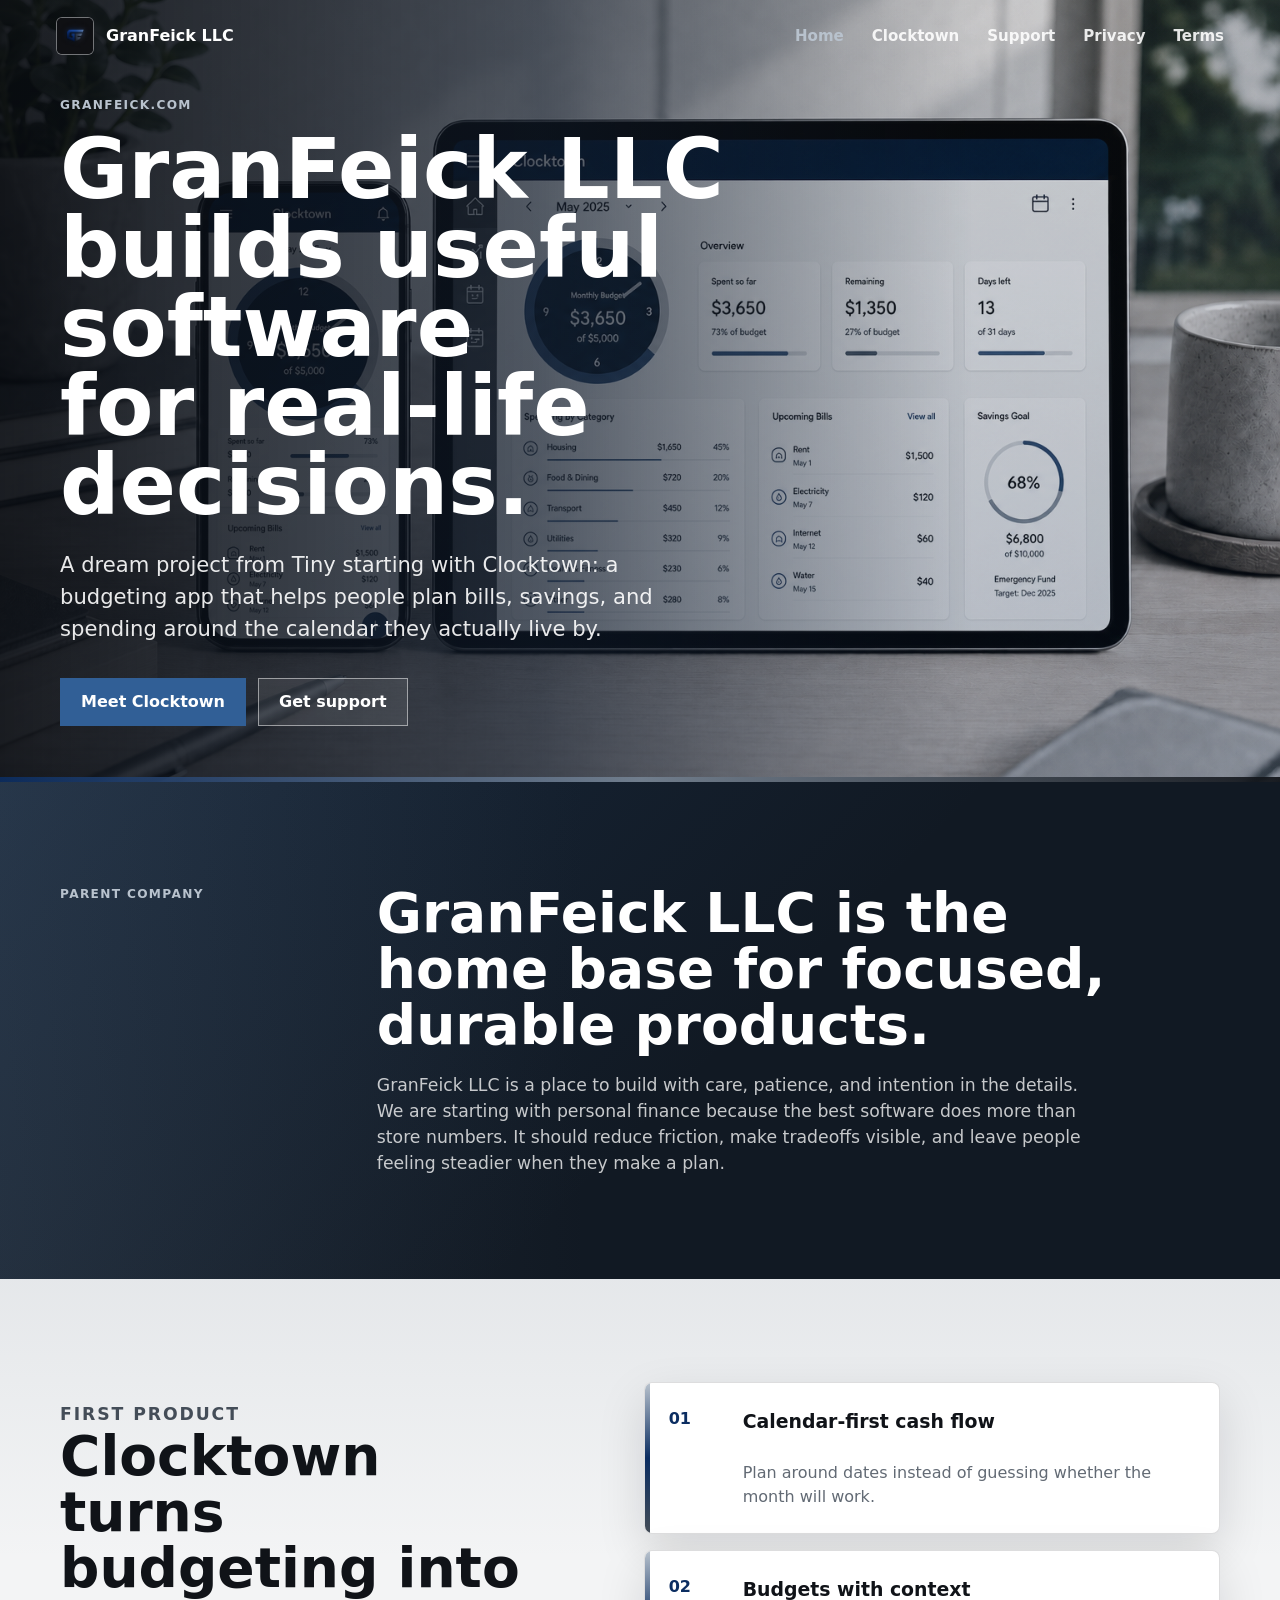
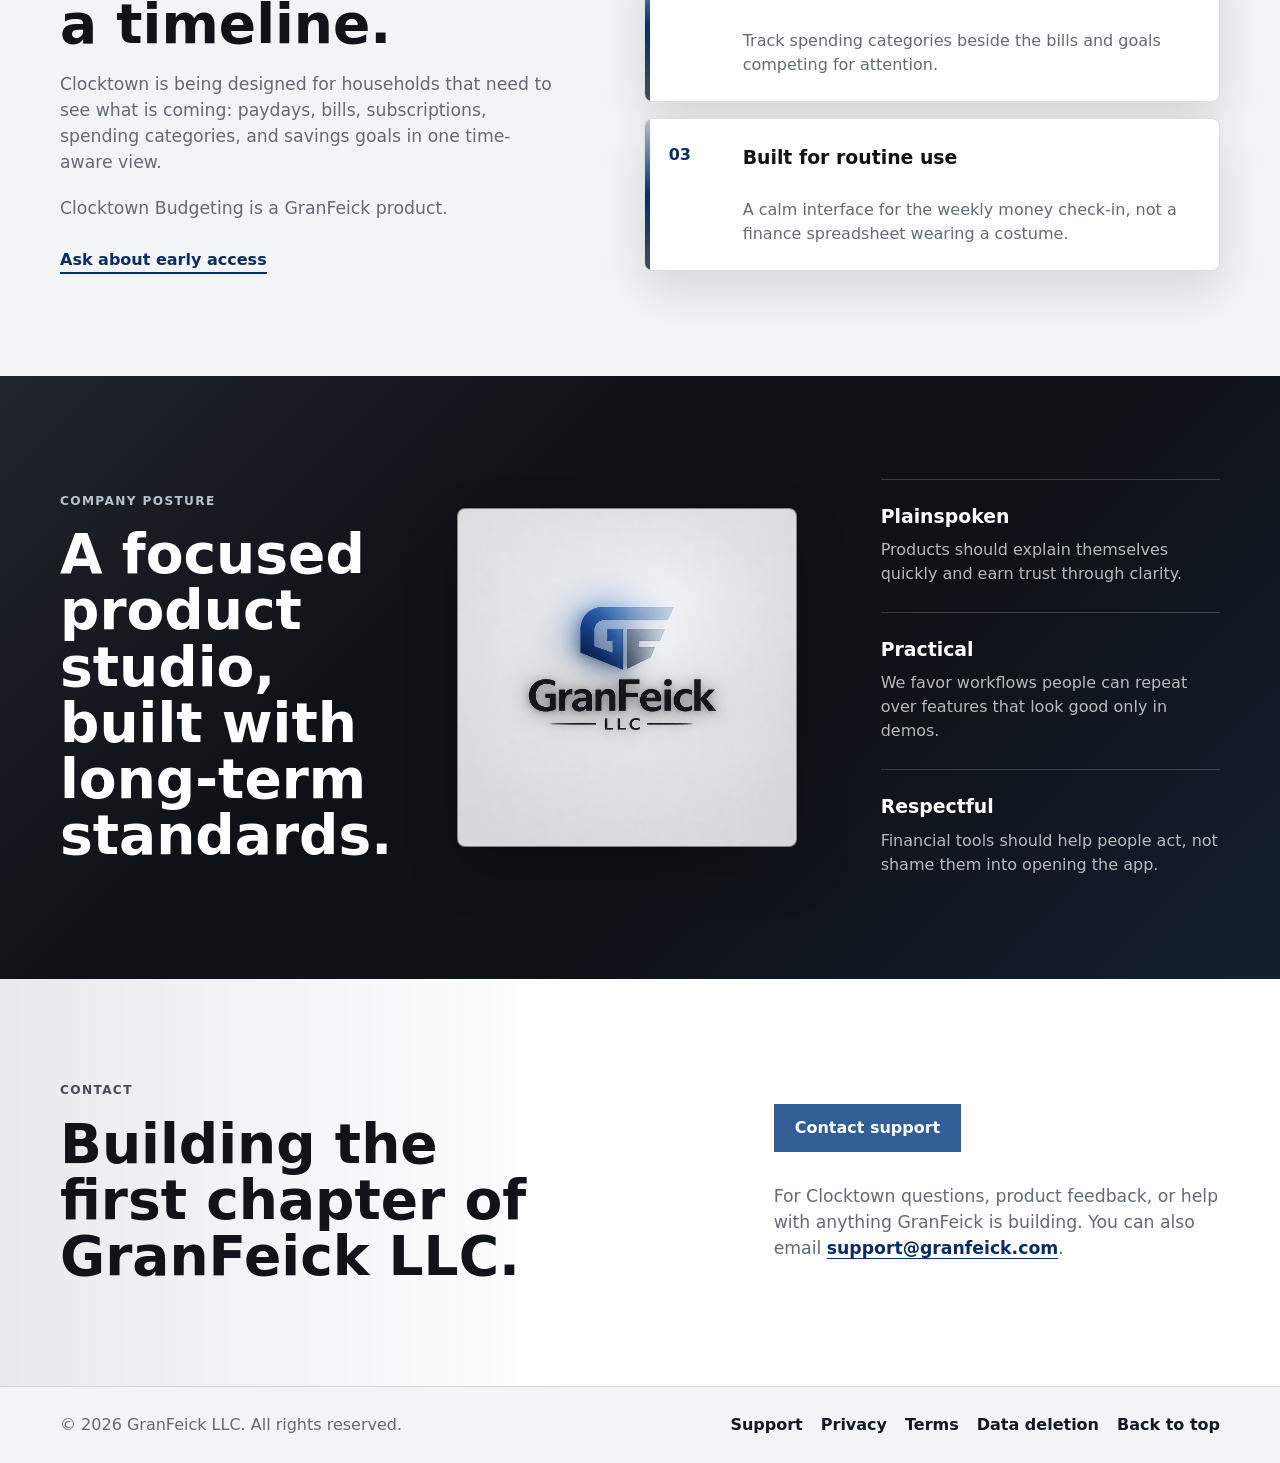
==== commit 77ca3eb9: "Brighten GranFeick logo background" ====
--- a/granfeick-launch 2/index.html
+++ b/granfeick-launch 2/index.html
@@ -16,7 +16,7 @@
     >
     <meta property="og:type" content="website">
     <meta property="og:url" content="https://www.granfeick.com/">
-    <meta property="og:image" content="https://www.granfeick.com/assets/granfeick-logo-graphite.png">
+    <meta property="og:image" content="https://www.granfeick.com/assets/granfeick-logo-graphite-light.png">
     <meta name="theme-color" content="#101318">
     <link rel="icon" type="image/png" sizes="128x128" href="assets/favicon-gf-graphite.png">
     <link rel="shortcut icon" type="image/png" href="assets/favicon-gf-graphite.png">
@@ -122,7 +122,7 @@
             <h2 id="company-title">A focused product studio, built with long-term standards.</h2>
           </div>
           <div class="brand-panel">
-            <img src="assets/granfeick-logo-graphite.png" alt="GranFeick LLC logo">
+            <img src="assets/granfeick-logo-graphite-light.png" alt="GranFeick LLC logo">
           </div>
           <div class="principles">
             <article>
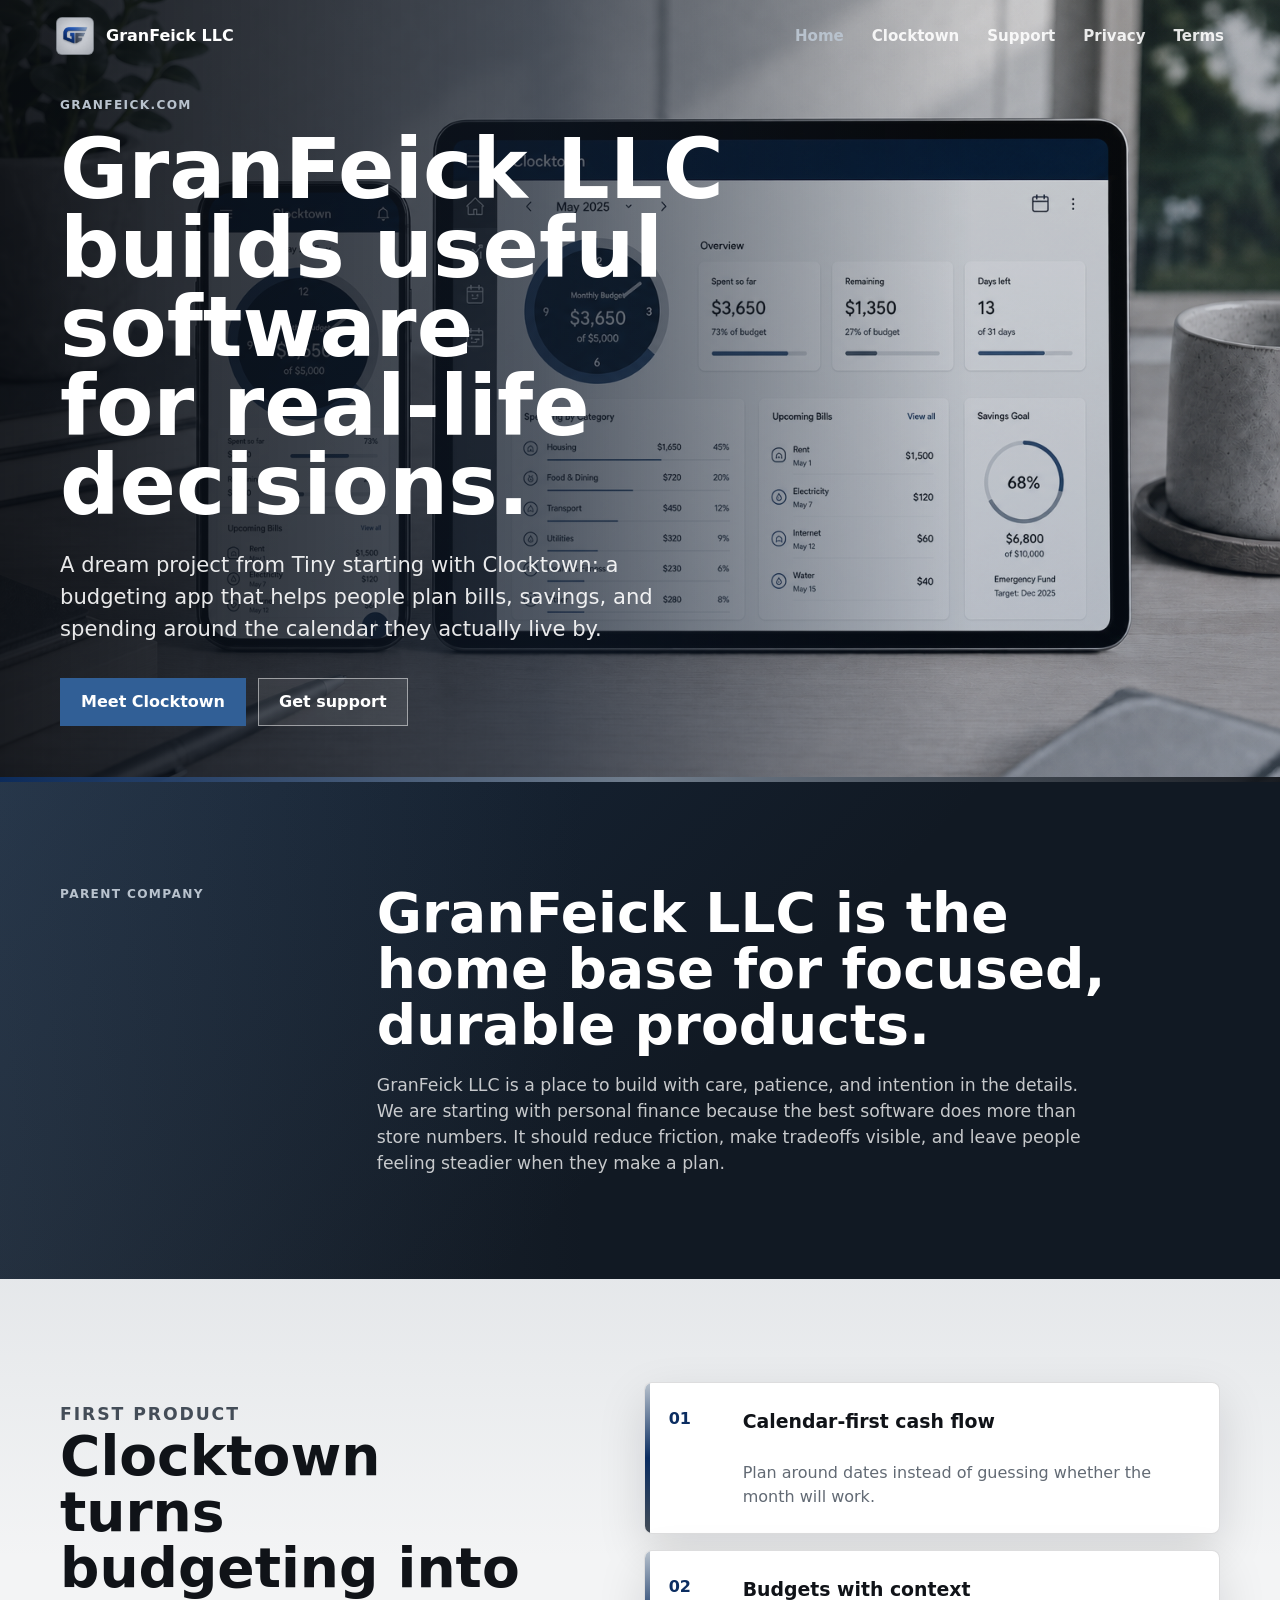
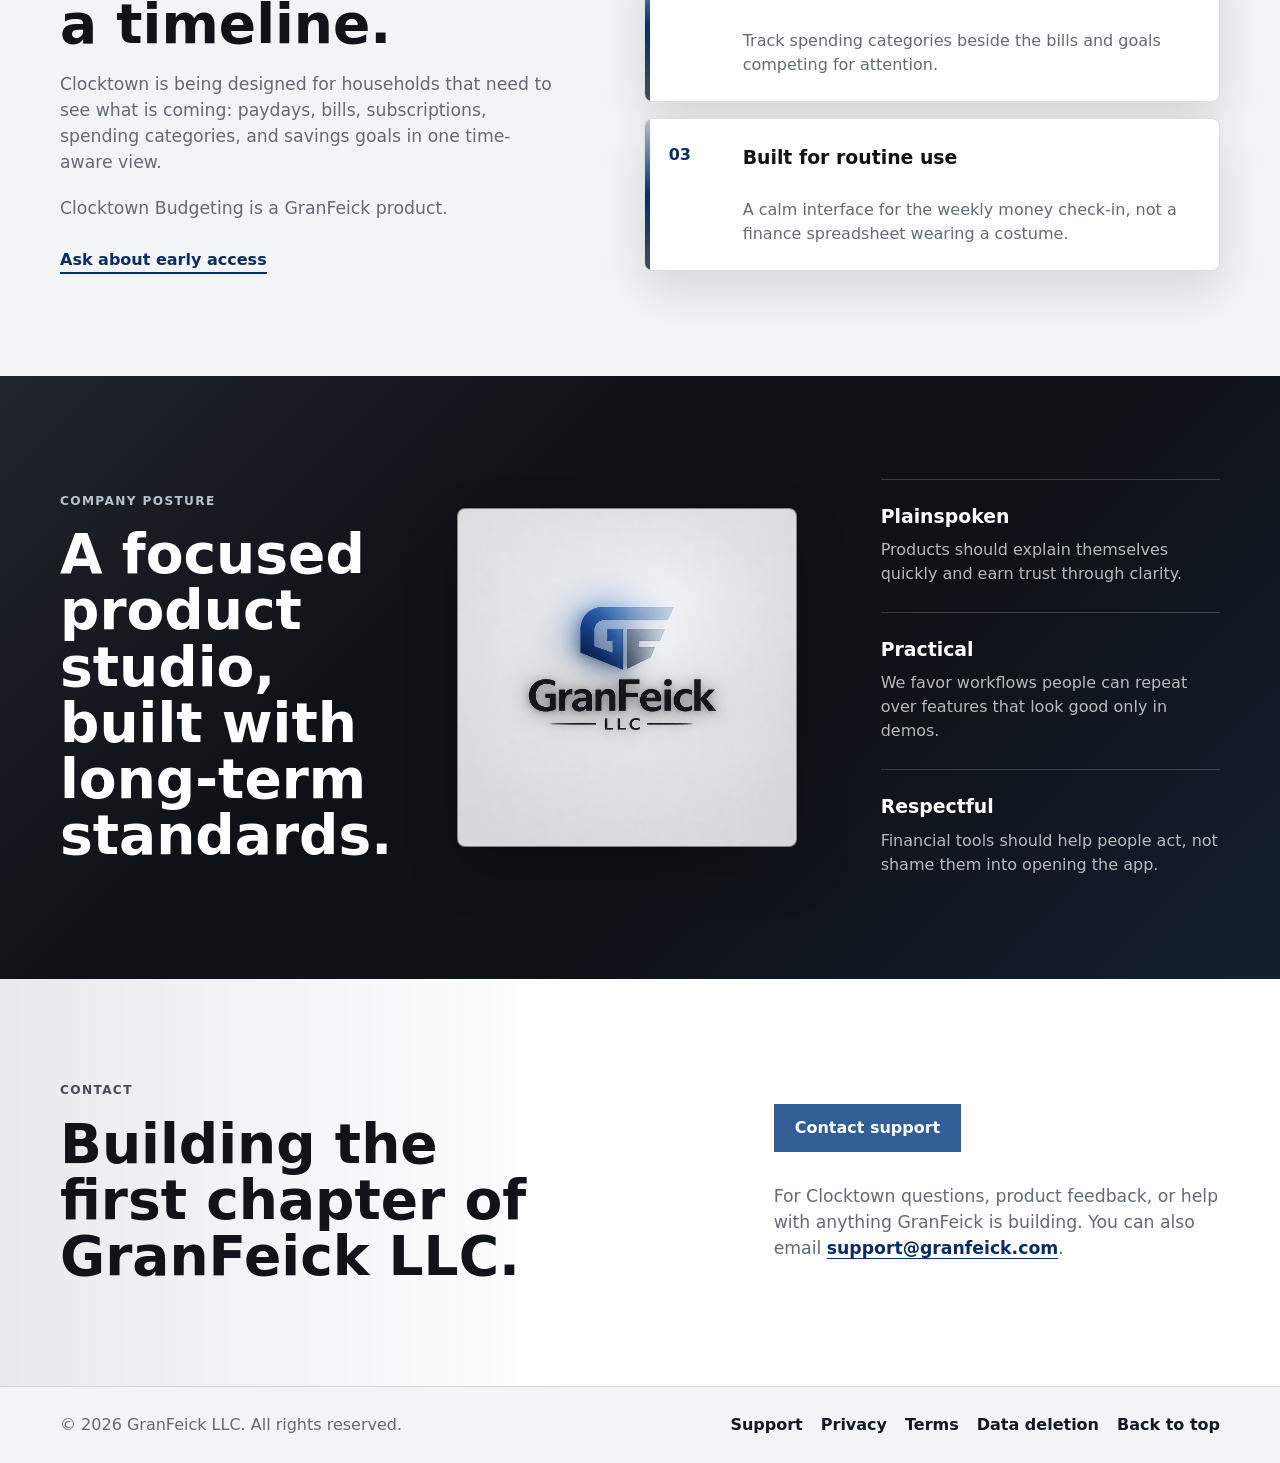
==== commit fde249f2: "Use silver background for header mark" ====
--- a/granfeick-launch 2/index.html
+++ b/granfeick-launch 2/index.html
@@ -18,16 +18,16 @@
     <meta property="og:url" content="https://www.granfeick.com/">
     <meta property="og:image" content="https://www.granfeick.com/assets/granfeick-logo-graphite-light.png">
     <meta name="theme-color" content="#101318">
-    <link rel="icon" type="image/png" sizes="128x128" href="assets/favicon-gf-graphite.png">
-    <link rel="shortcut icon" type="image/png" href="assets/favicon-gf-graphite.png">
-    <link rel="apple-touch-icon" href="assets/granfeick-mark-graphite.png">
+    <link rel="icon" type="image/png" sizes="128x128" href="assets/favicon-gf-silver.png">
+    <link rel="shortcut icon" type="image/png" href="assets/favicon-gf-silver.png">
+    <link rel="apple-touch-icon" href="assets/granfeick-mark-silver.png">
     <link rel="preload" as="image" href="assets/clocktown-hero-graphite.png">
     <link rel="stylesheet" href="styles.css">
   </head>
   <body>
     <header class="site-header" data-header>
       <a class="brand" href="#top" aria-label="GranFeick LLC home">
-        <img class="brand-mark" src="assets/granfeick-mark-graphite.png" alt="" aria-hidden="true">
+        <img class="brand-mark" src="assets/granfeick-mark-silver.png" alt="" aria-hidden="true">
         <span>GranFeick LLC</span>
       </a>
 
--- a/granfeick-launch 2/styles.css
+++ b/granfeick-launch 2/styles.css
@@ -88,9 +88,9 @@
 .brand-mark {
   width: 38px;
   height: 38px;
-  border: 1px solid rgba(255, 255, 255, 0.42);
+  border: 1px solid rgba(16, 19, 24, 0.32);
   border-radius: 6px;
-  background: var(--graphite-deep);
+  background: #aeb4bc;
   object-fit: cover;
   object-position: center;
 }
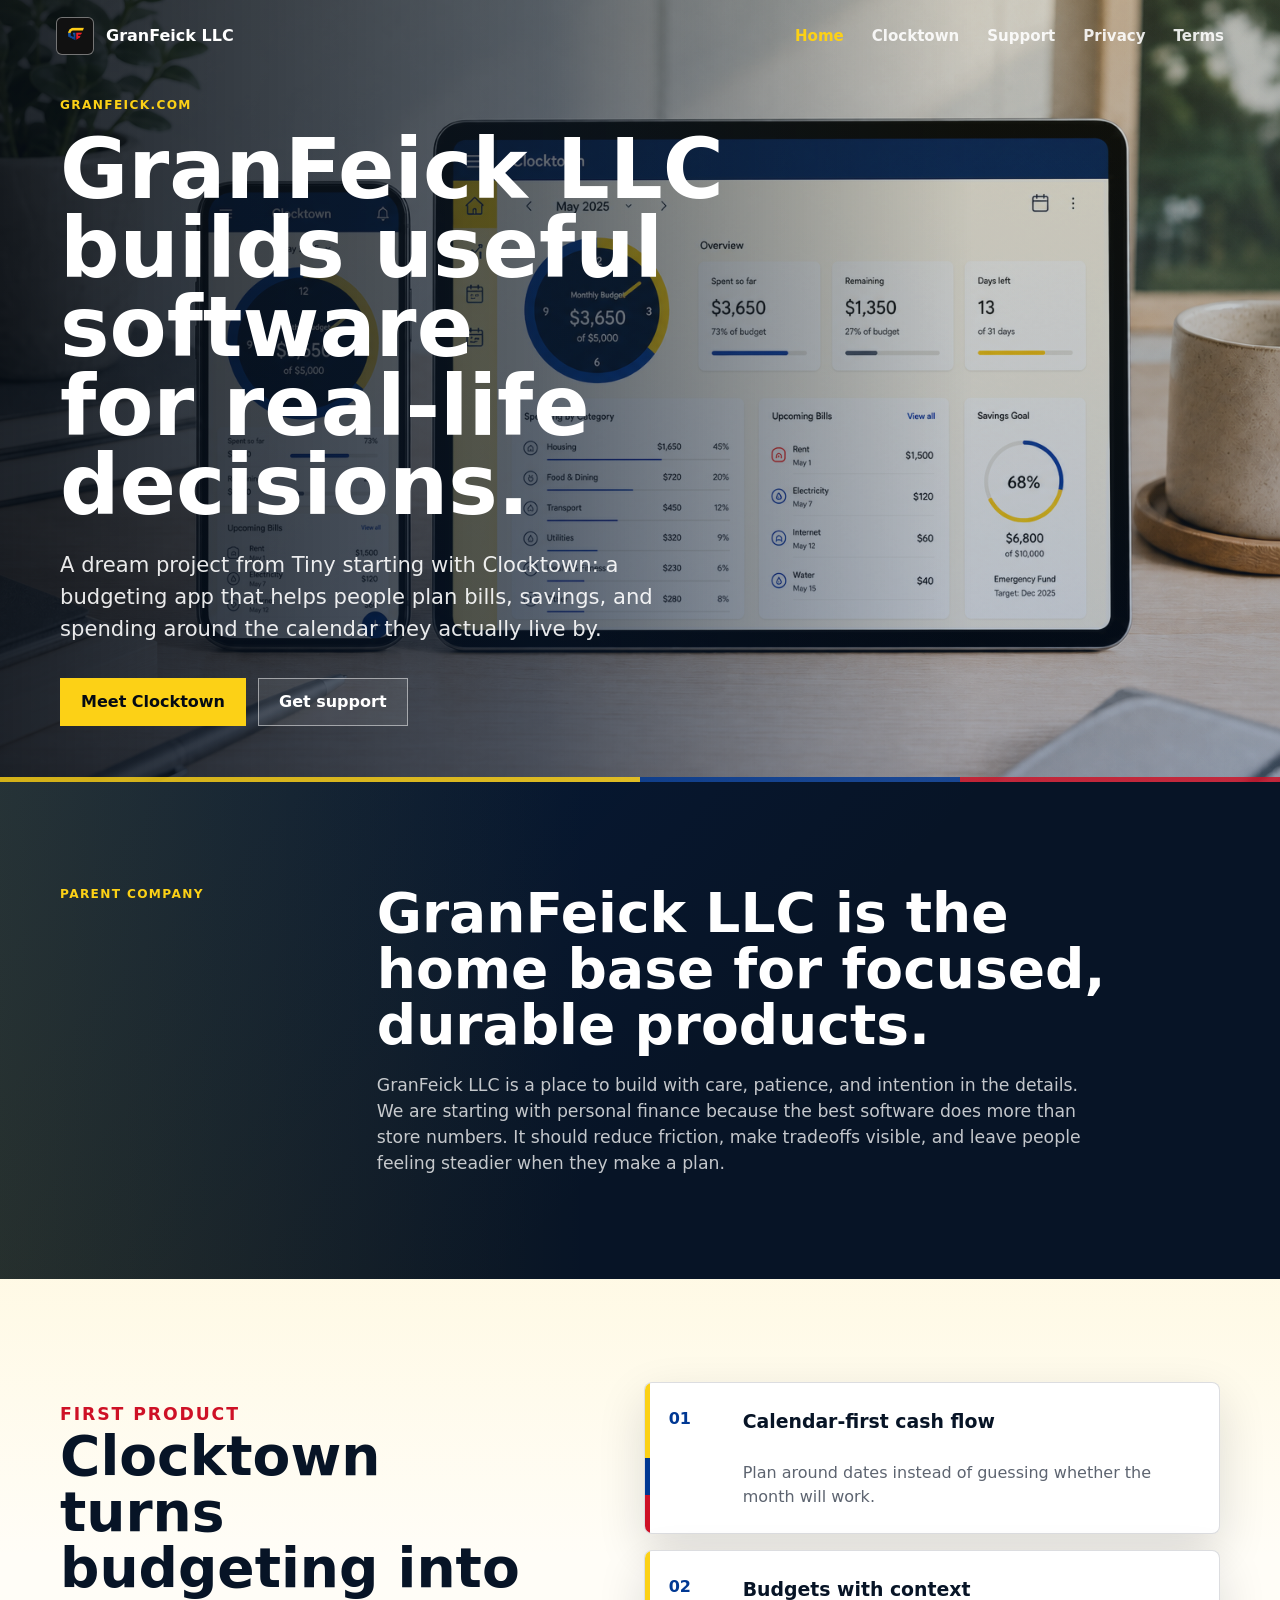
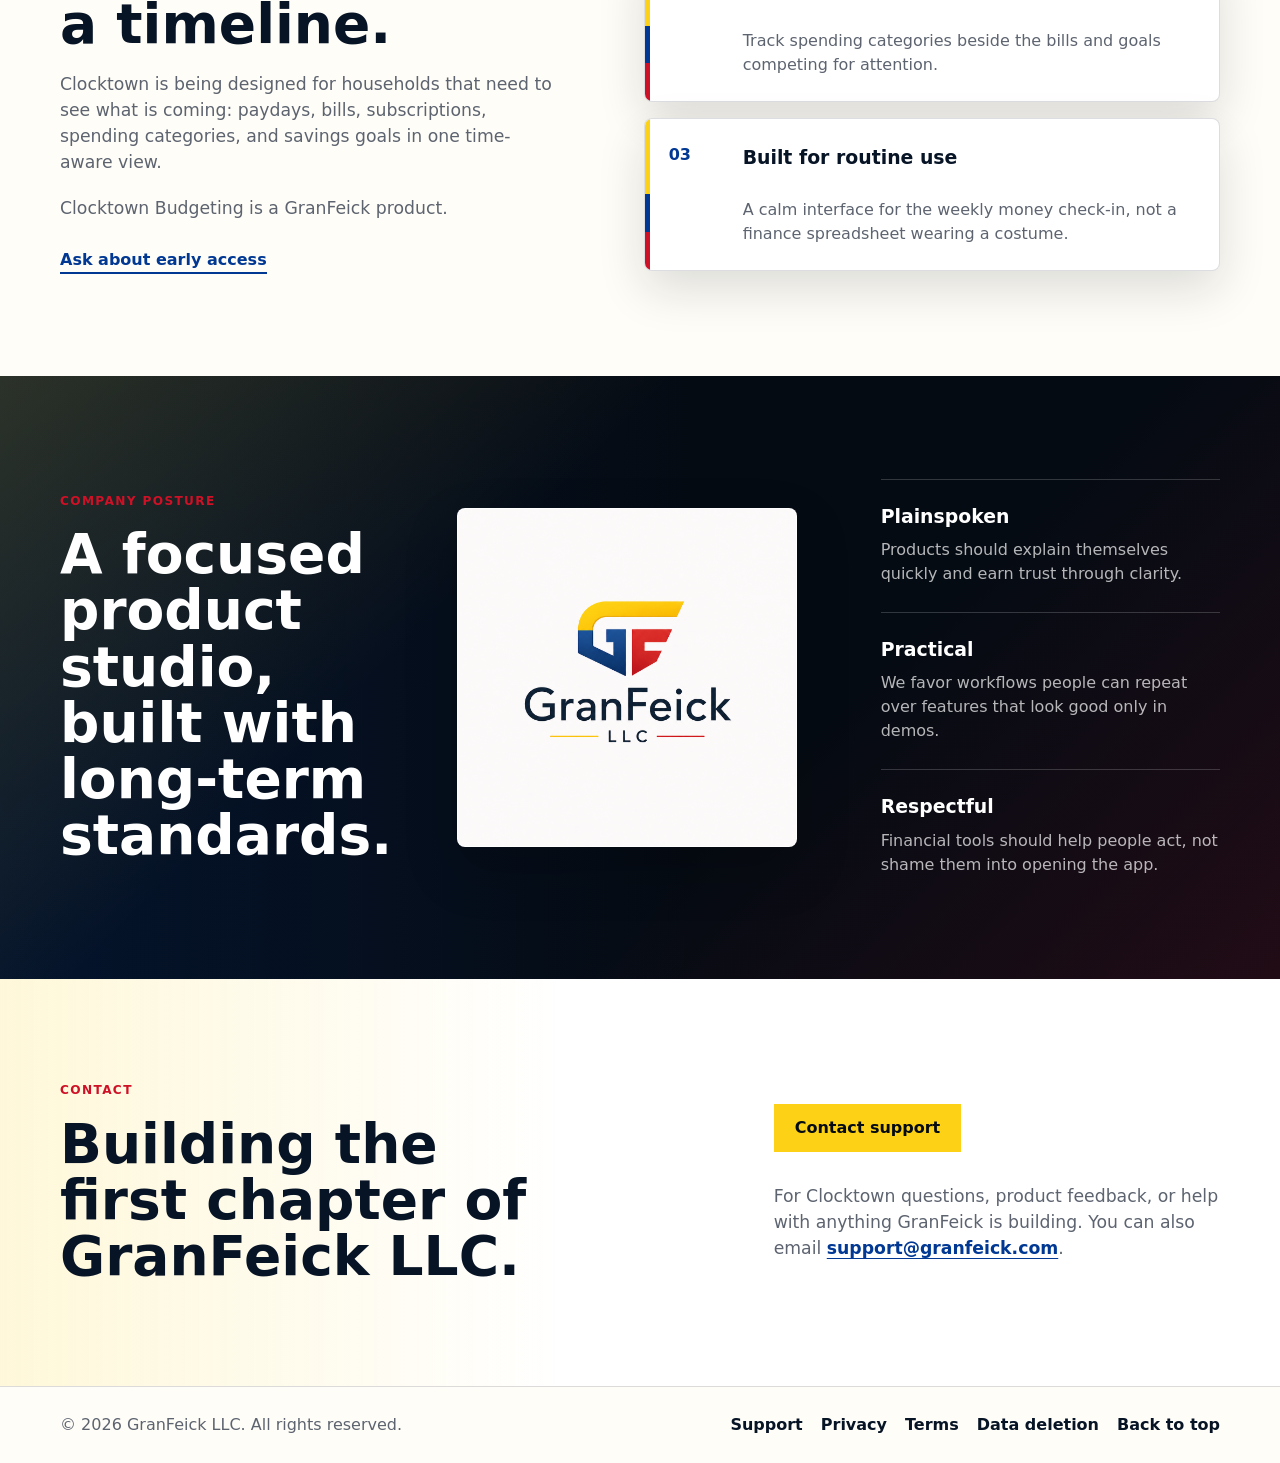
==== commit a53e05fe: "Restore original Colombia-inspired palette" ====
--- a/granfeick-launch 2/index.html
+++ b/granfeick-launch 2/index.html
@@ -16,18 +16,18 @@
     >
     <meta property="og:type" content="website">
     <meta property="og:url" content="https://www.granfeick.com/">
-    <meta property="og:image" content="https://www.granfeick.com/assets/granfeick-logo-graphite-light.png">
-    <meta name="theme-color" content="#101318">
-    <link rel="icon" type="image/png" sizes="128x128" href="assets/favicon-gf-silver.png">
-    <link rel="shortcut icon" type="image/png" href="assets/favicon-gf-silver.png">
-    <link rel="apple-touch-icon" href="assets/granfeick-mark-silver.png">
-    <link rel="preload" as="image" href="assets/clocktown-hero-graphite.png">
+    <meta property="og:image" content="https://www.granfeick.com/assets/granfeick-logo.png">
+    <meta name="theme-color" content="#071426">
+    <link rel="icon" type="image/png" sizes="64x64" href="assets/favicon-gf-mark.png">
+    <link rel="shortcut icon" type="image/png" href="assets/favicon-gf-mark.png">
+    <link rel="apple-touch-icon" href="assets/granfeick-mark.png">
+    <link rel="preload" as="image" href="assets/clocktown-hero-colombia-clock.png">
     <link rel="stylesheet" href="styles.css">
   </head>
   <body>
     <header class="site-header" data-header>
       <a class="brand" href="#top" aria-label="GranFeick LLC home">
-        <img class="brand-mark" src="assets/granfeick-mark-silver.png" alt="" aria-hidden="true">
+        <img class="brand-mark" src="assets/granfeick-mark.png" alt="" aria-hidden="true">
         <span>GranFeick LLC</span>
       </a>
 
@@ -47,7 +47,7 @@
 
     <main id="top">
       <section class="hero" aria-labelledby="hero-title">
-        <img class="hero-image" src="assets/clocktown-hero-graphite.png" alt="Clocktown budgeting app displayed on a phone and tablet">
+        <img class="hero-image" src="assets/clocktown-hero-colombia-clock.png" alt="Clocktown budgeting app displayed on a phone and tablet">
         <div class="hero-shade" aria-hidden="true"></div>
         <div class="hero-content">
           <p class="eyebrow">granfeick.com</p>
@@ -122,7 +122,7 @@
             <h2 id="company-title">A focused product studio, built with long-term standards.</h2>
           </div>
           <div class="brand-panel">
-            <img src="assets/granfeick-logo-graphite-light.png" alt="GranFeick LLC logo">
+            <img src="assets/granfeick-logo.png" alt="GranFeick LLC logo">
           </div>
           <div class="principles">
             <article>
--- a/granfeick-launch 2/styles.css
+++ b/granfeick-launch 2/styles.css
@@ -1,18 +1,19 @@
 :root {
-  --ink: #101318;
-  --muted: #626a74;
-  --paper: #f3f4f5;
+  --ink: #071426;
+  --muted: #5d6470;
+  --paper: #fffdf7;
   --surface: #ffffff;
-  --navy: #0b2d61;
-  --navy-deep: #111923;
-  --graphite: #444d58;
-  --graphite-deep: #0e1116;
-  --steel: #748292;
-  --steel-light: #b8c2cd;
-  --accent: #315f96;
-  --accent-soft: #e1e7ed;
-  --line: rgba(16, 19, 24, 0.14);
-  --shadow: 0 18px 48px rgba(16, 19, 24, 0.13);
+  --teal: #003893;
+  --teal-deep: #071426;
+  --teal-ink: #050b13;
+  --teal-soft: #dce7f8;
+  --colombia-gold: #fcd116;
+  --colombia-blue: #003893;
+  --colombia-red: #ce1126;
+  --gold: var(--colombia-gold);
+  --coral: var(--colombia-red);
+  --line: rgba(7, 20, 38, 0.14);
+  --shadow: 0 18px 48px rgba(7, 20, 38, 0.14);
   --max: 1160px;
 }
 
@@ -28,7 +29,7 @@
   margin: 0;
   color: var(--ink);
   background:
-    linear-gradient(180deg, rgba(116, 130, 146, 0.13), transparent 360px),
+    linear-gradient(180deg, rgba(252, 209, 22, 0.12), transparent 360px),
     var(--paper);
   font-family:
     Inter, ui-sans-serif, system-ui, -apple-system, BlinkMacSystemFont, "Segoe UI",
@@ -67,7 +68,7 @@
 .site-header.is-scrolled,
 .site-header.is-open {
   color: var(--ink);
-  background: rgba(243, 244, 245, 0.94);
+  background: rgba(255, 253, 247, 0.94);
   box-shadow: 0 1px 0 var(--line);
   backdrop-filter: blur(16px);
 }
@@ -88,16 +89,16 @@
 .brand-mark {
   width: 38px;
   height: 38px;
-  border: 1px solid rgba(16, 19, 24, 0.32);
+  border: 1px solid rgba(255, 255, 255, 0.42);
   border-radius: 6px;
-  background: #aeb4bc;
+  background: #111111;
   object-fit: cover;
   object-position: center;
 }
 
 .site-header.is-scrolled .brand-mark,
 .site-header.is-open .brand-mark {
-  border-color: rgba(16, 19, 24, 0.22);
+  border-color: rgba(7, 63, 60, 0.22);
 }
 
 .nav {
@@ -115,13 +116,8 @@
 }
 
 .nav a[aria-current="page"] {
-  color: var(--steel-light);
+  color: var(--colombia-gold);
   opacity: 1;
-}
-
-.site-header.is-scrolled .nav a[aria-current="page"],
-.site-header.is-open .nav a[aria-current="page"] {
-  color: var(--navy);
 }
 
 .nav-toggle {
@@ -148,7 +144,7 @@
   min-height: 82svh;
   overflow: hidden;
   isolation: isolate;
-  background: var(--graphite-deep);
+  background: var(--teal-ink);
 }
 
 .hero-image {
@@ -166,8 +162,8 @@
   inset: 0;
   z-index: -1;
   background:
-    linear-gradient(90deg, rgba(8, 11, 16, 0.9) 0%, rgba(14, 23, 36, 0.68) 42%, rgba(14, 17, 22, 0.14) 76%),
-    linear-gradient(0deg, rgba(11, 45, 97, 0.18), rgba(116, 130, 146, 0.06));
+    linear-gradient(90deg, rgba(5, 11, 19, 0.88) 0%, rgba(7, 20, 38, 0.64) 42%, rgba(7, 20, 38, 0.18) 76%),
+    linear-gradient(0deg, rgba(0, 56, 147, 0.16), rgba(252, 209, 22, 0.08));
 }
 
 .hero::after {
@@ -178,8 +174,13 @@
   z-index: 1;
   height: 5px;
   content: "";
-  background: linear-gradient(90deg, var(--navy), var(--steel), var(--graphite-deep));
-  opacity: 0.9;
+  background: linear-gradient(
+    90deg,
+    var(--colombia-gold) 0 50%,
+    var(--colombia-blue) 50% 75%,
+    var(--colombia-red) 75% 100%
+  );
+  opacity: 0.82;
 }
 
 .hero-content {
@@ -196,17 +197,11 @@
 .eyebrow,
 .section-kicker {
   margin: 0 0 16px;
-  color: var(--navy);
+  color: var(--gold);
   font-size: 0.76rem;
   font-weight: 820;
   letter-spacing: 0.11em;
   text-transform: uppercase;
-}
-
-.hero .eyebrow,
-.intro-band .section-kicker,
-.page-hero .eyebrow {
-  color: var(--steel-light);
 }
 
 .hero h1 {
@@ -252,12 +247,12 @@
 }
 
 .button-primary {
-  background: var(--accent);
-  color: #ffffff;
+  background: var(--gold);
+  color: var(--teal-ink);
 }
 
 .button-primary:hover {
-  background: #244d7f;
+  background: #ffe15f;
 }
 
 .button-secondary {
@@ -284,9 +279,9 @@
 
 .intro-band {
   background:
-    linear-gradient(90deg, rgba(116, 130, 146, 0.16), transparent 46%),
-    linear-gradient(135deg, rgba(49, 95, 150, 0.22), transparent 56%),
-    var(--navy-deep);
+    linear-gradient(90deg, rgba(252, 209, 22, 0.13), transparent 46%),
+    linear-gradient(135deg, rgba(0, 56, 147, 0.2), transparent 56%),
+    var(--teal-deep);
   color: #ffffff;
 }
 
@@ -319,7 +314,7 @@
 
 .product-section {
   background:
-    linear-gradient(180deg, rgba(116, 130, 146, 0.11), transparent 280px),
+    linear-gradient(180deg, rgba(252, 209, 22, 0.08), transparent 280px),
     var(--paper);
 }
 
@@ -336,12 +331,9 @@
 }
 
 .product-copy .section-kicker,
+.company-section .section-kicker,
 .contact-section .section-kicker {
-  color: var(--graphite);
-}
-
-.company-section .section-kicker {
-  color: var(--steel-light);
+  color: var(--coral);
 }
 
 .product-copy p {
@@ -351,7 +343,7 @@
 .text-link {
   display: inline-flex;
   margin-top: 26px;
-  color: var(--navy);
+  color: var(--colombia-blue);
   font-weight: 780;
   border-bottom: 2px solid currentColor;
 }
@@ -381,11 +373,16 @@
   left: 0;
   width: 5px;
   content: "";
-  background: linear-gradient(180deg, var(--steel-light), var(--navy), var(--graphite));
+  background: linear-gradient(
+    180deg,
+    var(--colombia-gold) 0 50%,
+    var(--colombia-blue) 50% 75%,
+    var(--colombia-red) 75% 100%
+  );
 }
 
 .feature-index {
-  color: var(--navy);
+  color: var(--colombia-blue);
   font-weight: 840;
 }
 
@@ -409,9 +406,10 @@
 .company-section {
   color: #ffffff;
   background:
-    linear-gradient(135deg, rgba(116, 130, 146, 0.18), transparent 36%),
-    linear-gradient(315deg, rgba(49, 95, 150, 0.18), transparent 40%),
-    var(--graphite-deep);
+    linear-gradient(135deg, rgba(252, 209, 22, 0.16), transparent 36%),
+    linear-gradient(315deg, rgba(206, 17, 38, 0.14), transparent 38%),
+    linear-gradient(90deg, rgba(0, 56, 147, 0.2), transparent 54%),
+    var(--teal-ink);
 }
 
 .company-grid {
@@ -425,7 +423,7 @@
   overflow: hidden;
   border: 1px solid rgba(255, 255, 255, 0.2);
   border-radius: 8px;
-  background: #64676b;
+  background: #ffffff;
   box-shadow: 0 22px 54px rgba(0, 0, 0, 0.18);
 }
 
@@ -451,7 +449,7 @@
 
 .contact-section {
   background:
-    linear-gradient(90deg, rgba(116, 130, 146, 0.17), transparent 44%),
+    linear-gradient(90deg, rgba(252, 209, 22, 0.16), transparent 44%),
     var(--surface);
 }
 
@@ -471,7 +469,7 @@
 }
 
 .contact-actions p a {
-  color: var(--navy);
+  color: var(--colombia-blue);
   font-weight: 760;
   text-decoration: underline;
   text-underline-offset: 4px;
@@ -496,7 +494,7 @@
 
 .footer-inner a {
   font-weight: 720;
-  color: var(--navy-deep);
+  color: var(--teal-deep);
 }
 
 .footer-links {
@@ -514,9 +512,10 @@
   padding: clamp(132px, 17vw, 184px) 0 clamp(64px, 9vw, 112px);
   color: #ffffff;
   background:
-    linear-gradient(135deg, rgba(116, 130, 146, 0.2), transparent 34%),
-    linear-gradient(315deg, rgba(49, 95, 150, 0.2), transparent 38%),
-    var(--graphite-deep);
+    linear-gradient(135deg, rgba(252, 209, 22, 0.18), transparent 34%),
+    linear-gradient(315deg, rgba(206, 17, 38, 0.16), transparent 36%),
+    linear-gradient(90deg, rgba(0, 56, 147, 0.28), transparent 58%),
+    var(--teal-ink);
 }
 
 .page-hero h1 {
@@ -536,7 +535,7 @@
 }
 
 .page-hero a {
-  color: var(--steel-light);
+  color: var(--colombia-gold);
   font-weight: 780;
 }
 
@@ -566,7 +565,7 @@
 }
 
 .legal-toc a {
-  color: var(--navy);
+  color: var(--colombia-blue);
   font-weight: 740;
 }
 
@@ -618,7 +617,7 @@
 
 .doc-card a,
 .support-layout a {
-  color: var(--navy);
+  color: var(--colombia-blue);
   font-weight: 760;
 }
 
@@ -626,8 +625,8 @@
   max-width: 760px;
   margin: 24px 0;
   padding: 18px 20px;
-  border-left: 4px solid var(--accent);
-  background: rgba(49, 95, 150, 0.09);
+  border-left: 4px solid var(--colombia-gold);
+  background: rgba(252, 209, 22, 0.12);
   color: var(--ink);
 }
 
@@ -658,7 +657,7 @@
 }
 
 .legal-link-card:hover {
-  border-color: var(--accent);
+  border-color: var(--colombia-blue);
 }
 
 .support-layout {
@@ -708,9 +707,9 @@
 .support-form input:focus,
 .support-form select:focus,
 .support-form textarea:focus {
-  outline: 3px solid rgba(116, 130, 146, 0.38);
+  outline: 3px solid rgba(252, 209, 22, 0.45);
   outline-offset: 1px;
-  border-color: var(--accent);
+  border-color: var(--colombia-blue);
 }
 
 .support-form .button {
@@ -745,9 +744,9 @@
     display: grid;
     gap: 0;
     padding: 10px 20px 22px;
-    background: rgba(243, 244, 245, 0.97);
+    background: rgba(251, 251, 247, 0.97);
     color: var(--ink);
-    box-shadow: 0 18px 34px rgba(16, 19, 24, 0.12);
+    box-shadow: 0 18px 34px rgba(13, 36, 32, 0.12);
     transform: translateY(-12px);
     opacity: 0;
     pointer-events: none;
@@ -778,8 +777,8 @@
 
   .hero-shade {
     background:
-      linear-gradient(90deg, rgba(8, 11, 16, 0.86) 0%, rgba(14, 23, 36, 0.58) 62%, rgba(14, 17, 22, 0.18) 100%),
-      linear-gradient(0deg, rgba(11, 45, 97, 0.18), rgba(14, 17, 22, 0.04));
+      linear-gradient(90deg, rgba(5, 28, 27, 0.82) 0%, rgba(5, 28, 27, 0.54) 62%, rgba(5, 28, 27, 0.2) 100%),
+      linear-gradient(0deg, rgba(5, 28, 27, 0.2), rgba(5, 28, 27, 0.04));
   }
 
   .hero h1 {
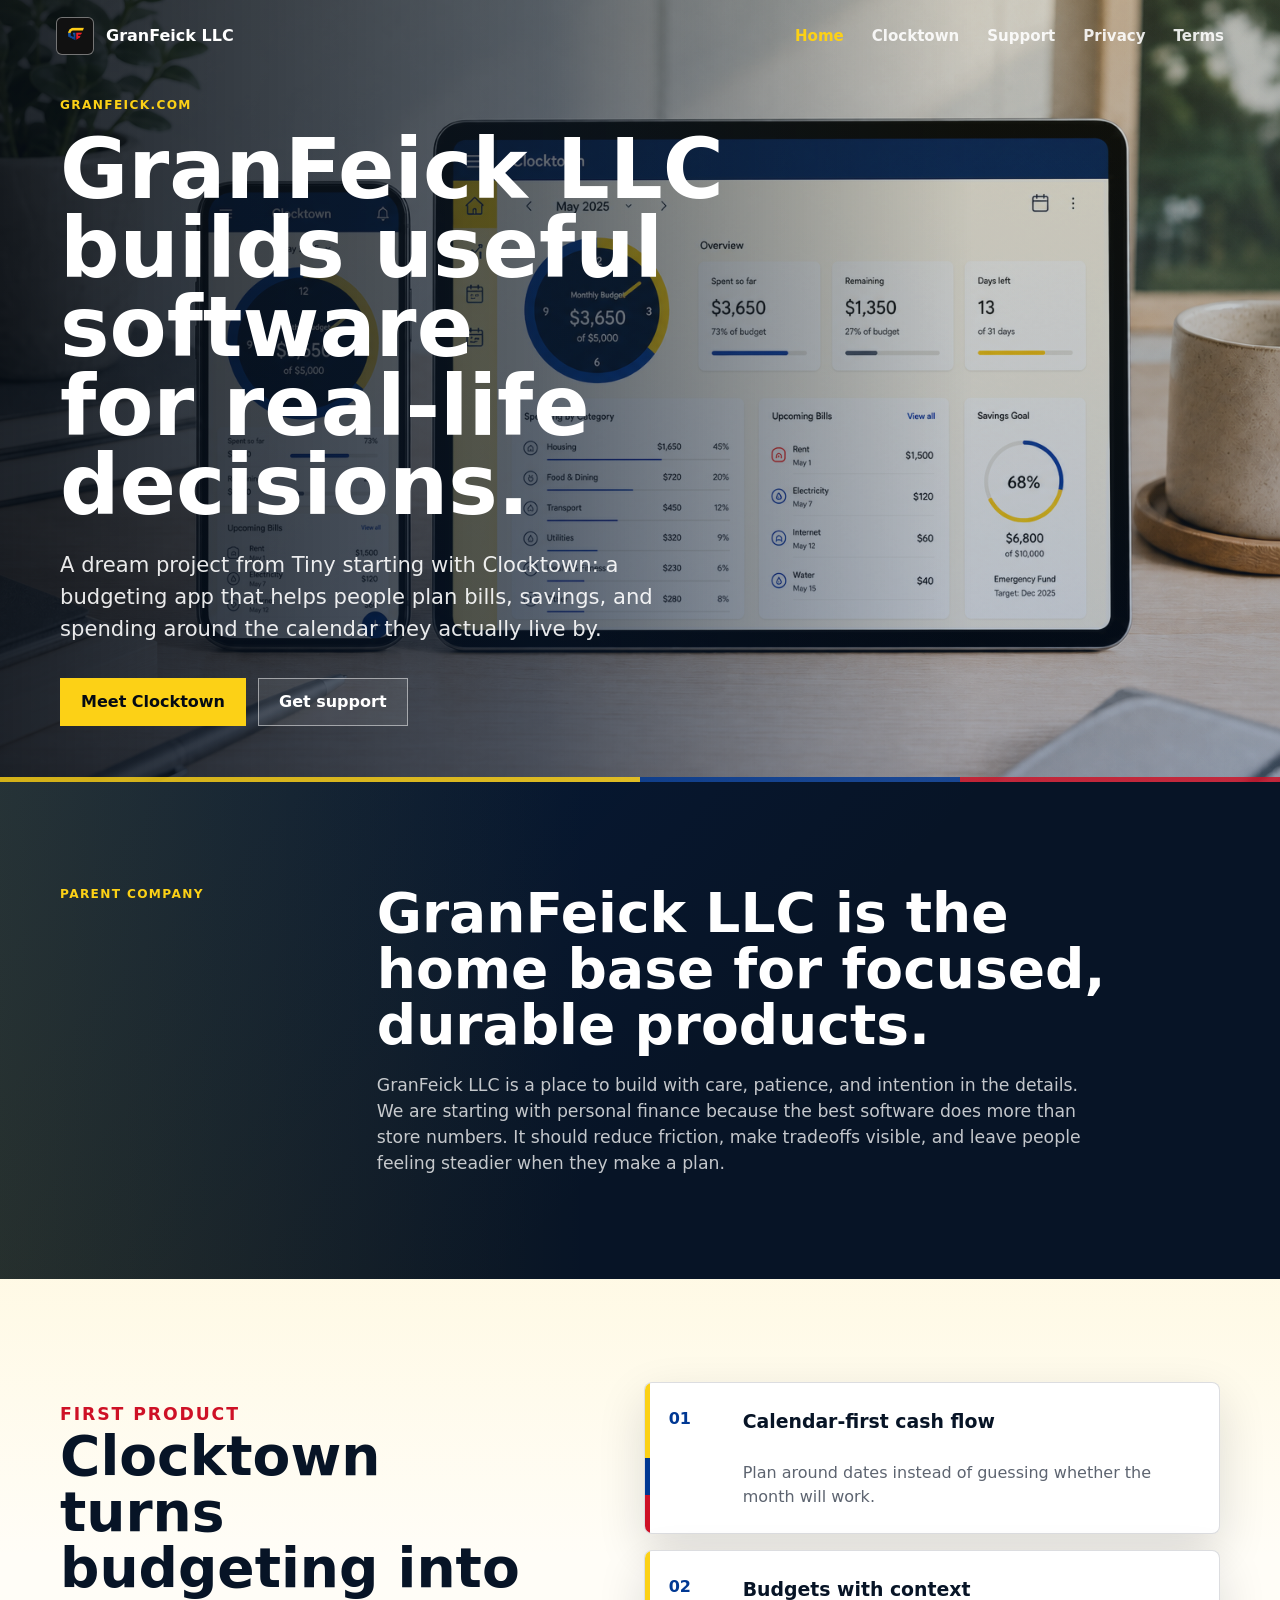
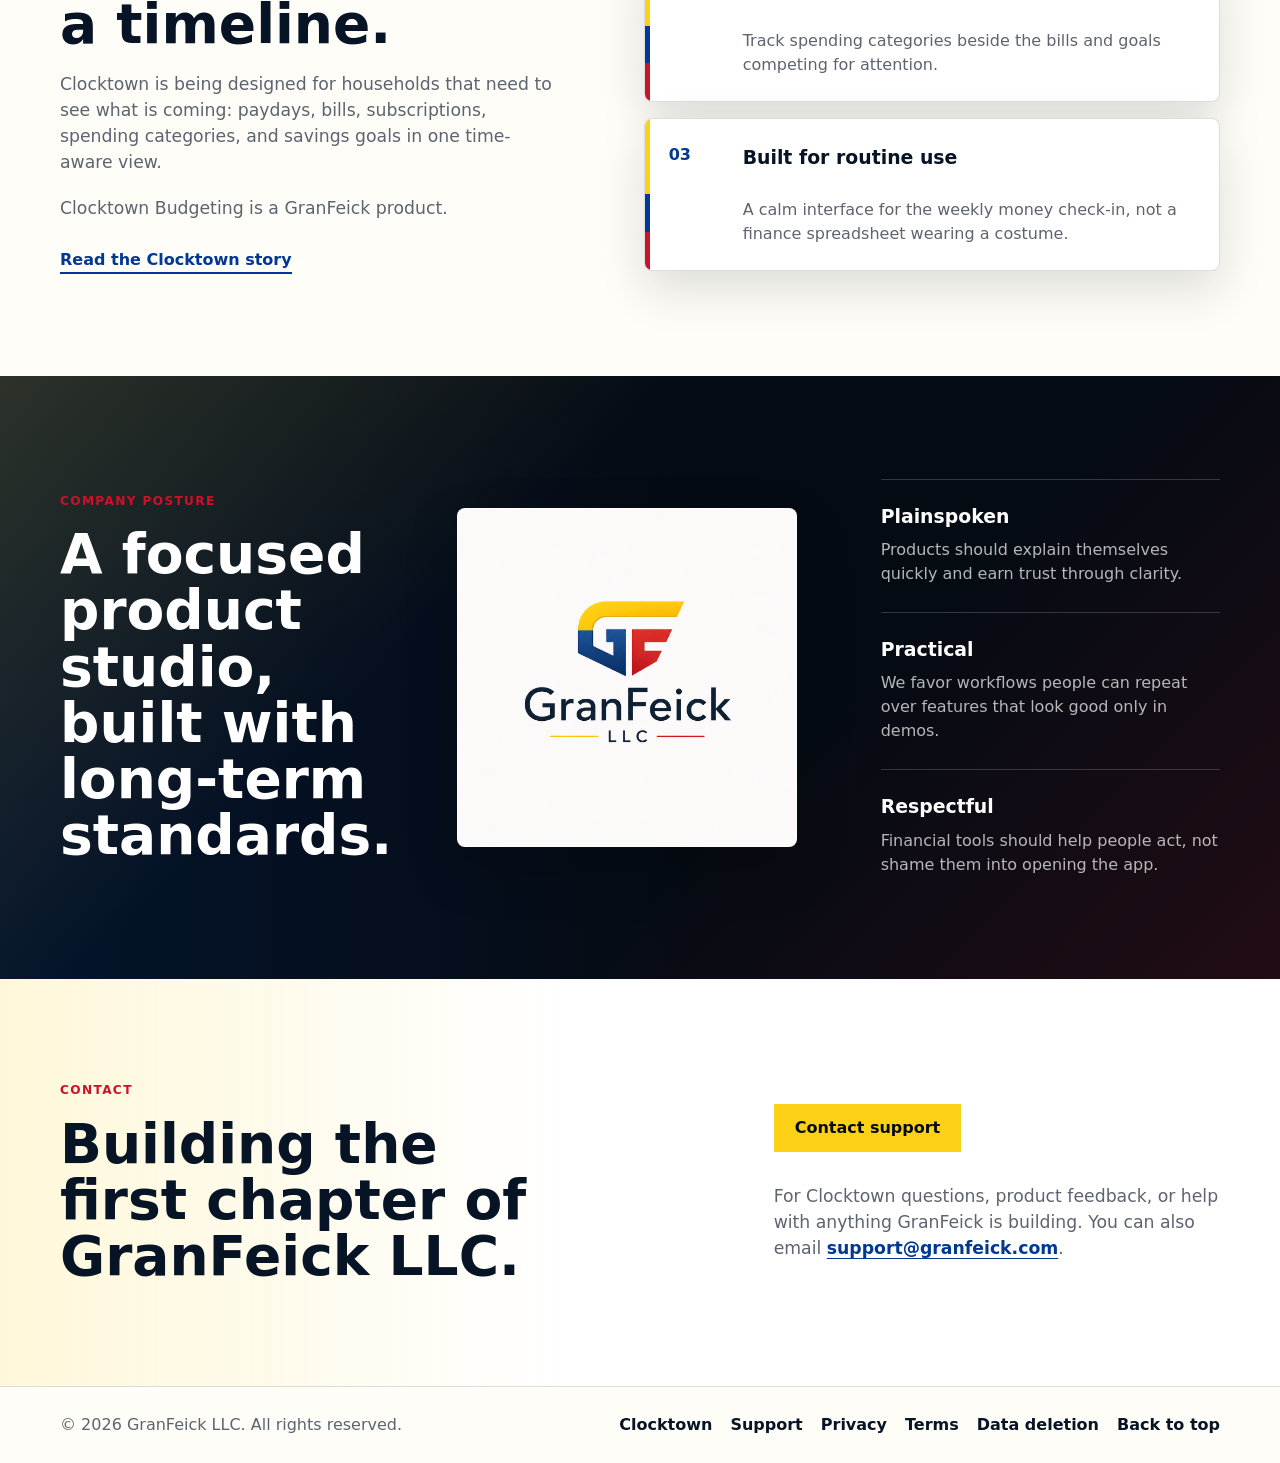
==== commit 0fcd2cf5: "Add Clocktown product story page" ====
--- a/granfeick-launch 2/index.html
+++ b/granfeick-launch 2/index.html
@@ -38,7 +38,7 @@
 
       <nav class="nav" data-nav>
         <a href="index.html" aria-current="page">Home</a>
-        <a href="#clocktown">Clocktown</a>
+        <a href="clocktown/">Clocktown</a>
         <a href="clocktown-support/">Support</a>
         <a href="clocktown-privacy/">Privacy</a>
         <a href="clocktown-terms/">Terms</a>
@@ -60,7 +60,7 @@
             actually live by.
           </p>
           <div class="hero-actions">
-            <a class="button button-primary" href="#clocktown">Meet Clocktown</a>
+            <a class="button button-primary" href="clocktown/">Meet Clocktown</a>
             <a class="button button-secondary" href="clocktown-support/">Get support</a>
           </div>
         </div>
@@ -92,7 +92,7 @@
               time-aware view.
             </p>
             <p>Clocktown Budgeting is a GranFeick product.</p>
-            <a class="text-link" href="mailto:hello@granfeick.com?subject=Clocktown%20early%20access">Ask about early access</a>
+            <a class="text-link" href="clocktown/">Read the Clocktown story</a>
           </div>
 
           <div class="feature-list" aria-label="Clocktown feature highlights">
@@ -163,6 +163,7 @@
       <div class="section-inner footer-inner">
         <p>&copy; <span data-year></span> GranFeick LLC. All rights reserved.</p>
         <nav class="footer-links" aria-label="Footer">
+          <a href="clocktown/">Clocktown</a>
           <a href="clocktown-support/">Support</a>
           <a href="clocktown-privacy/">Privacy</a>
           <a href="clocktown-terms/">Terms</a>
--- a/granfeick-launch 2/styles.css
+++ b/granfeick-launch 2/styles.css
@@ -23,6 +23,7 @@
 
 html {
   scroll-behavior: smooth;
+  scroll-padding-top: 88px;
 }
 
 body {
@@ -579,6 +580,10 @@
 
 .doc-card {
   padding: clamp(24px, 5vw, 48px);
+}
+
+.doc-card [id] {
+  scroll-margin-top: 88px;
 }
 
 .doc-card h2,
